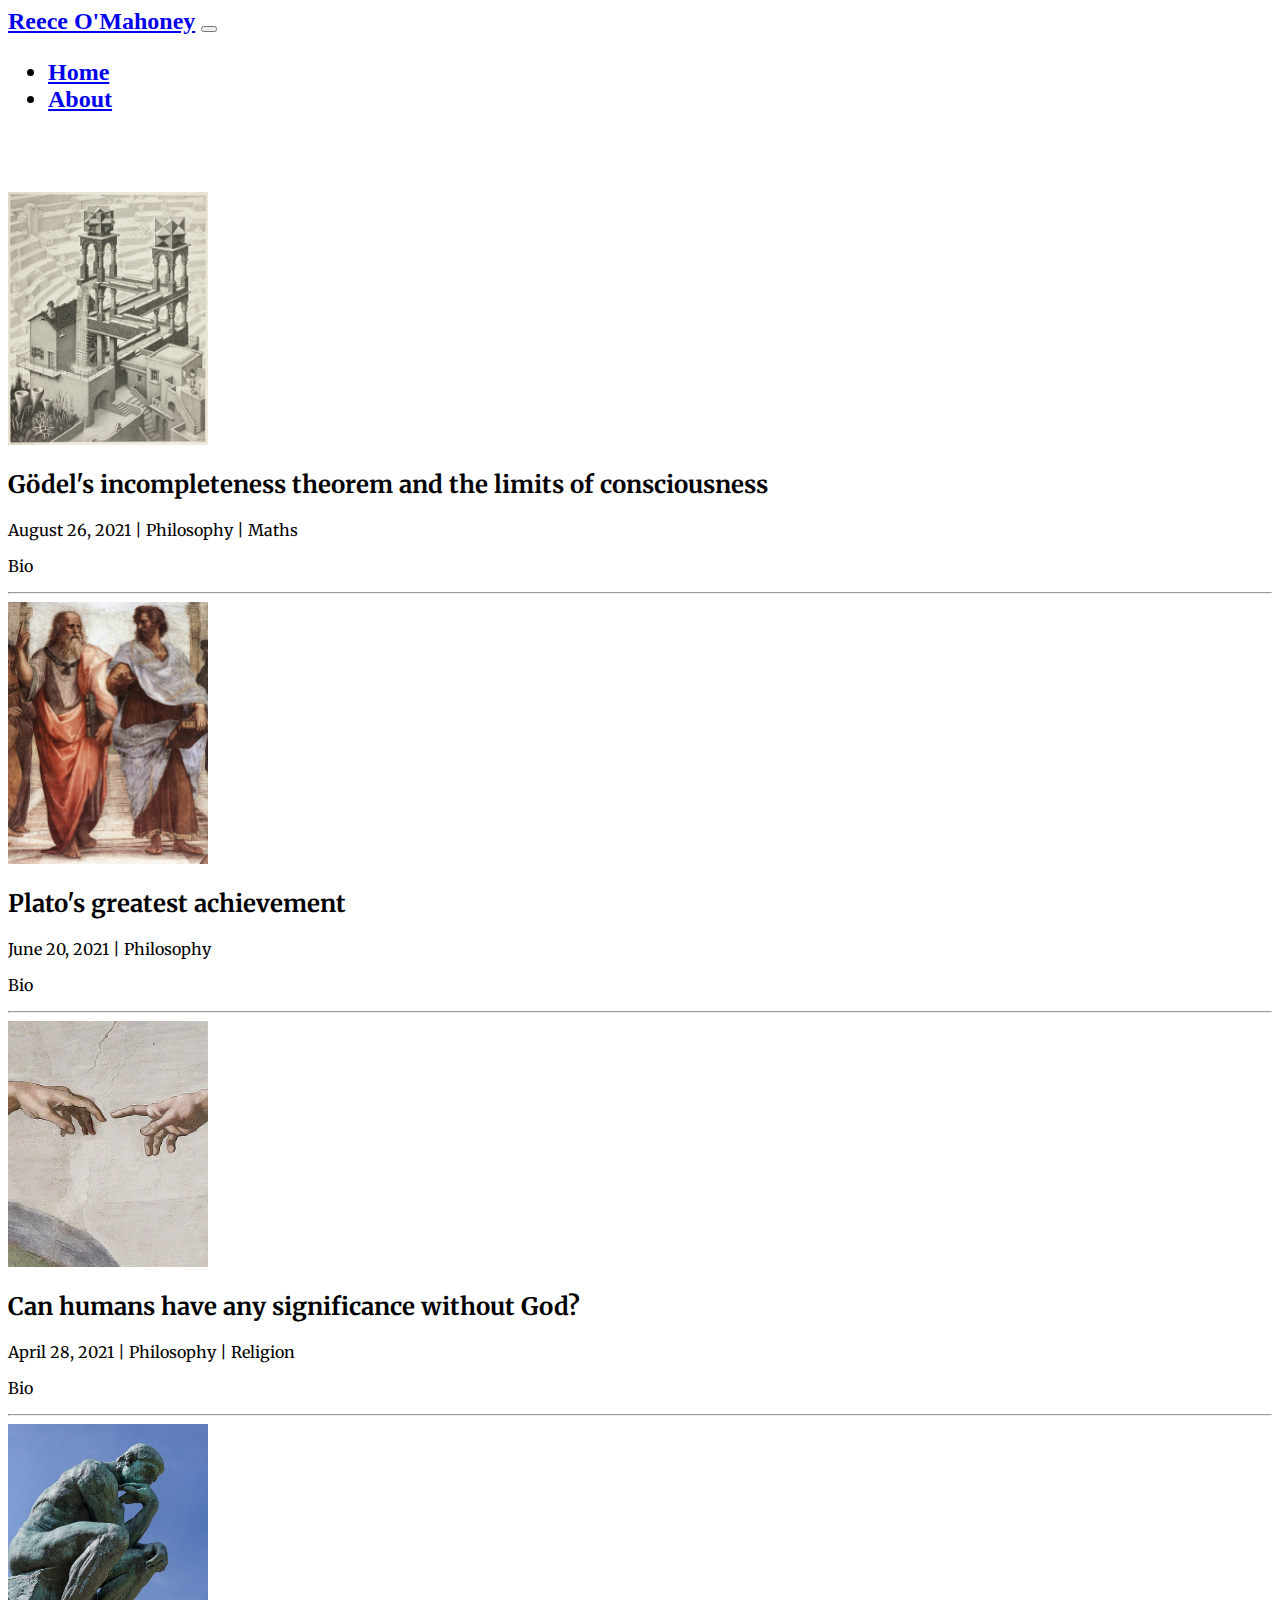
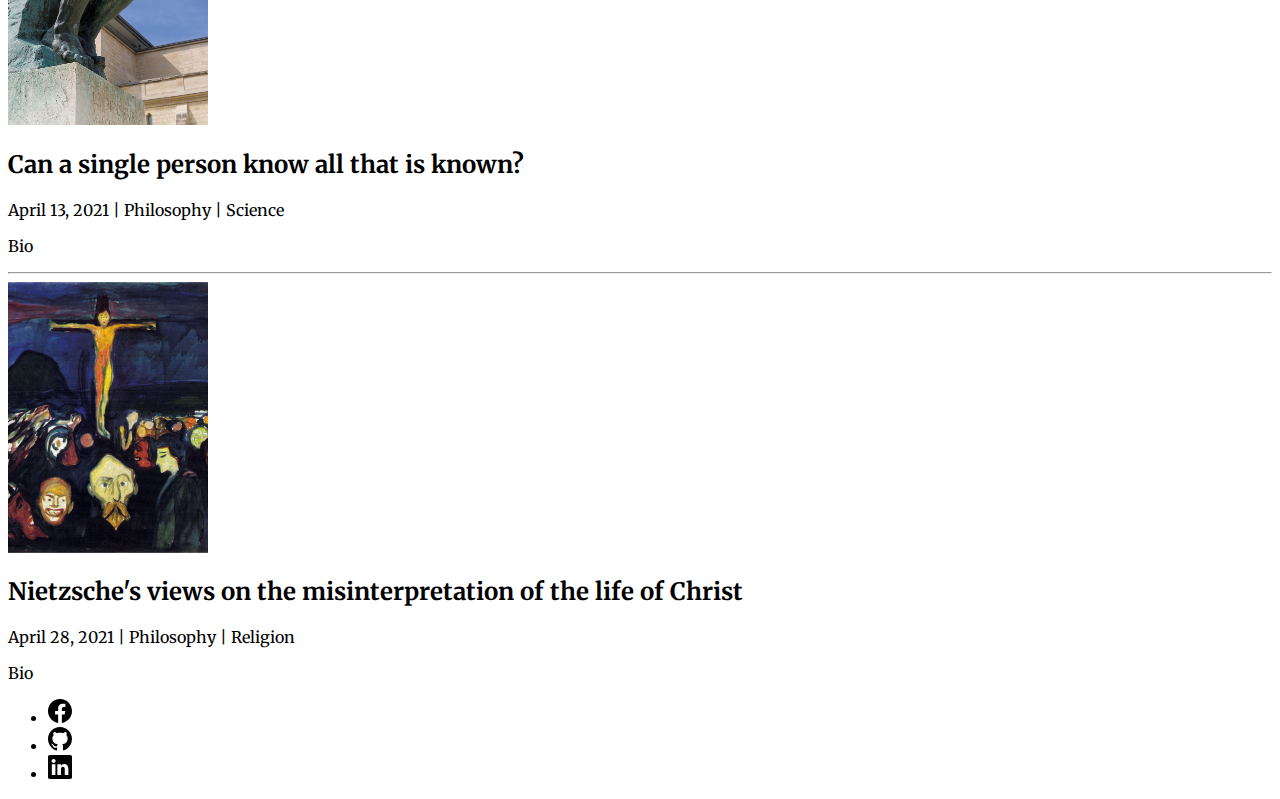
==== index.html @ 07647d1a "." ====
<!doctype html>
<html lang="en">
  <head>
    <meta charset="utf-8">
    <meta name="viewport" content="width=device-width, initial-scale=1">
    <title>Reece O'Mahoney</title>
    <link rel="icon" type="image/x-icon" href="assets/favicon.ico">
    <link href="https://cdn.jsdelivr.net/npm/bootstrap@5.2.1/dist/css/bootstrap.min.css" rel="stylesheet" integrity="sha384-iYQeCzEYFbKjA/T2uDLTpkwGzCiq6soy8tYaI1GyVh/UjpbCx/TYkiZhlZB6+fzT" crossorigin="anonymous">
    <link href="styles/styles.css" rel="stylesheet">
    <link rel="preconnect" href="https://fonts.googleapis.com">
    <link rel="preconnect" href="https://fonts.gstatic.com" crossorigin>
    <link href="https://fonts.googleapis.com/css2?family=Merriweather:wght@300;700&display=swap" rel="stylesheet">
  </head>
  <body>
    <!-- Navigation -->
    <nav class="navbar navbar-expand-md navbar-dark bg-dark" aria-label="Fourth navbar example">
        <div class="container">
          <a class="navbar-brand" href="index.html">Reece O'Mahoney</a>
          <button class="navbar-toggler" type="button" data-bs-toggle="collapse" data-bs-target="#navbarsExample04" aria-controls="navbarsExample04" aria-expanded="false" aria-label="Toggle navigation">
            <span class="navbar-toggler-icon"></span>
          </button>
    
          <div class="collapse navbar-collapse" id="navbarsExample04">
            <ul class="navbar-nav ms-auto mb-2 mb-md-0 navbar-right">
              <li class="nav-item">
                <a class="nav-link active" aria-current="page" href="index.html">Home</a>
              </li>
              <li class="nav-item">
                <a class="nav-link" href="pages/about.html">About</a>
              </li>
          </div>
        </div>
      </nav>
    <script src="https://cdn.jsdelivr.net/npm/bootstrap@5.2.1/dist/js/bootstrap.bundle.min.js" integrity="sha384-u1OknCvxWvY5kfmNBILK2hRnQC3Pr17a+RTT6rIHI7NnikvbZlHgTPOOmMi466C8" crossorigin="anonymous"></script>
    <!-- End of navigation -->


    <!-- Content -->
    <div class="container content">
        <!-- Godel -->
        <div class="row mb-3">
            <div class="col-md-2 themed-grid-col">
                <img class="cover-image" src="assets/images/godel-cover.jpeg">
            </div>
            <div class="col-md-10 themed-grid-col">
                <a class="post-title" href="pages/godel.html"><h2 class="blog-post-title mb-1">Gödel's incompleteness theorem and the limits of consciousness</h2></a>
                <p class="blog-post-meta">August 26, 2021 | Philosophy | Maths </p>

                <p>Bio</p>
            </div>
        </div>
        <hr>

        <!-- Plato -->
        <div class="row mb-3">
            <div class="col-md-2 themed-grid-col">
                <img class="cover-image" src="assets/images/plato-artistole.jpeg">
            </div>
            <div class="col-md-10 themed-grid-col">
                <a class="post-title" href="pages/plato.html"><h2 class="blog-post-title mb-1">Plato's greatest achievement</h2></a>
                <p class="blog-post-meta">June 20, 2021 | Philosophy </p>

                <p>Bio</p>
            </div>
        </div>
        <hr>

        <!-- Significance -->
        <div class="row mb-3">
            <div class="col-md-2 themed-grid-col">
                <img class="cover-image" src="assets/images/creation-of-adam-hands-cropped.jpeg">
            </div>
            <div class="col-md-10 themed-grid-col">
                <a class="post-title" href="pages/significance.html"><h2 class="blog-post-title mb-1">Can humans have any significance without God?</h2></a>
                <p class="blog-post-meta">April 28, 2021 | Philosophy | Religion </p>

                <p>Bio</p>
            </div>
        </div>
        <hr>

        <!-- Knowledge -->
        <div class="row mb-3">
            <div class="col-md-2 themed-grid-col">
                <img class="cover-image" src="assets/images/the-thinker.jpeg">
            </div>
            <div class="col-md-10 themed-grid-col">
                <a class="post-title" href="pages/significance.html"><h2 class="blog-post-title mb-1">Can a single person know all that is known?</h2></a>
                <p class="blog-post-meta">April 13, 2021 | Philosophy | Science </p>

                <p>Bio</p>
            </div>
        </div>
        <hr>

        <!-- Nietzsche -->
        <div class="row mb-3">
            <div class="col-md-2 themed-grid-col">
                <img class="cover-image" src="assets/images/frieze-of-life-cropped.jpeg">
            </div>
            <div class="col-md-10 themed-grid-col">
                <a class="post-title" href="pages/significance.html"><h2 class="blog-post-title mb-1">Nietzsche's views on the misinterpretation of the life of Christ</h2></a>
                <p class="blog-post-meta">April 28, 2021 | Philosophy | Religion </p>

                <p>Bio</p>
            </div>
        </div>
    </div>
    <!-- End of content -->
    

    <!-- Footer -->
    <svg style="display: none;">
        <symbol id="facebook" viewBox="0 0 16 16">
          <path d="M16 8.049c0-4.446-3.582-8.05-8-8.05C3.58 0-.002 3.603-.002 8.05c0 4.017 2.926 7.347 6.75 7.951v-5.625h-2.03V8.05H6.75V6.275c0-2.017 1.195-3.131 3.022-3.131.876 0 1.791.157 1.791.157v1.98h-1.009c-.993 0-1.303.621-1.303 1.258v1.51h2.218l-.354 2.326H9.25V16c3.824-.604 6.75-3.934 6.75-7.951z"/>
        </symbol>
        <symbol id="github" viewBox="0 0 16 16">
            <path d="M8 0C3.58 0 0 3.58 0 8c0 3.54 2.29 6.53 5.47 7.59.4.07.55-.17.55-.38 0-.19-.01-.82-.01-1.49-2.01.37-2.53-.49-2.69-.94-.09-.23-.48-.94-.82-1.13-.28-.15-.68-.52-.01-.53.63-.01 1.08.58 1.23.82.72 1.21 1.87.87 2.33.66.07-.52.28-.87.51-1.07-1.78-.2-3.64-.89-3.64-3.95 0-.87.31-1.59.82-2.15-.08-.2-.36-1.02.08-2.12 0 0 .67-.21 2.2.82.64-.18 1.32-.27 2-.27.68 0 1.36.09 2 .27 1.53-1.04 2.2-.82 2.2-.82.44 1.1.16 1.92.08 2.12.51.56.82 1.27.82 2.15 0 3.07-1.87 3.75-3.65 3.95.29.25.54.73.54 1.48 0 1.07-.01 1.93-.01 2.2 0 .21.15.46.55.38A8.012 8.012 0 0 0 16 8c0-4.42-3.58-8-8-8z"/>
        </symbol>
        <symbol id="linkedin" viewBox="0 0 16 16">
            <path d="M0 1.146C0 .513.526 0 1.175 0h13.65C15.474 0 16 .513 16 1.146v13.708c0 .633-.526 1.146-1.175 1.146H1.175C.526 16 0 15.487 0 14.854V1.146zm4.943 12.248V6.169H2.542v7.225h2.401zm-1.2-8.212c.837 0 1.358-.554 1.358-1.248-.015-.709-.52-1.248-1.342-1.248-.822 0-1.359.54-1.359 1.248 0 .694.521 1.248 1.327 1.248h.016zm4.908 8.212V9.359c0-.216.016-.432.08-.586.173-.431.568-.878 1.232-.878.869 0 1.216.662 1.216 1.634v3.865h2.401V9.25c0-2.22-1.184-3.252-2.764-3.252-1.274 0-1.845.7-2.165 1.193v.025h-.016a5.54 5.54 0 0 1 .016-.025V6.169h-2.4c.03.678 0 7.225 0 7.225h2.4z"/>
        </symbol>
      </svg>

    <div class="container footer">
        <footer class="d-flex flex-wrap justify-content-center align-items-center py-3 my-4 border-top">
          <ul class="nav col-md-4 justify-content-center list-unstyled d-flex">
            <li class="ms-3"><a class="text-muted" href="#"><svg class="bi" width="24" height="24"><use xlink:href="#facebook"/></svg></a></li>
            <li class="ms-3"><a class="text-muted" href="#"><svg class="bi" width="24" height="24"><use xlink:href="#github"/></svg></a></li>
            <li class="ms-3"><a class="text-muted" href="#"><svg class="bi" width="24" height="24"><use xlink:href="#linkedin"/></svg></a></li>
          </ul>
        </footer>
      </div>
      <!-- End of footer -->


  </body>
</html>
---- styles/styles.css ----
/* Navigation */

.navbar {
    padding-bottom: 15px;
    margin-bottom: 40px;
    font-weight: bold;
    font-size: 24px;
}

.navbar-brand {
    font-size: 24px;
}

/* Content */

.content, .footer {
    font-family: 'Merriweather', serif;
}

.cover-image {
    width: 200px;
    height: auto;
}

.post-title {
    color: inherit;
    text-decoration: inherit;
}

.post-title:hover {
    color: gray;
}

.subheading-line {
    width: 40%;
    margin: auto;
    margin-bottom: 15px;
}
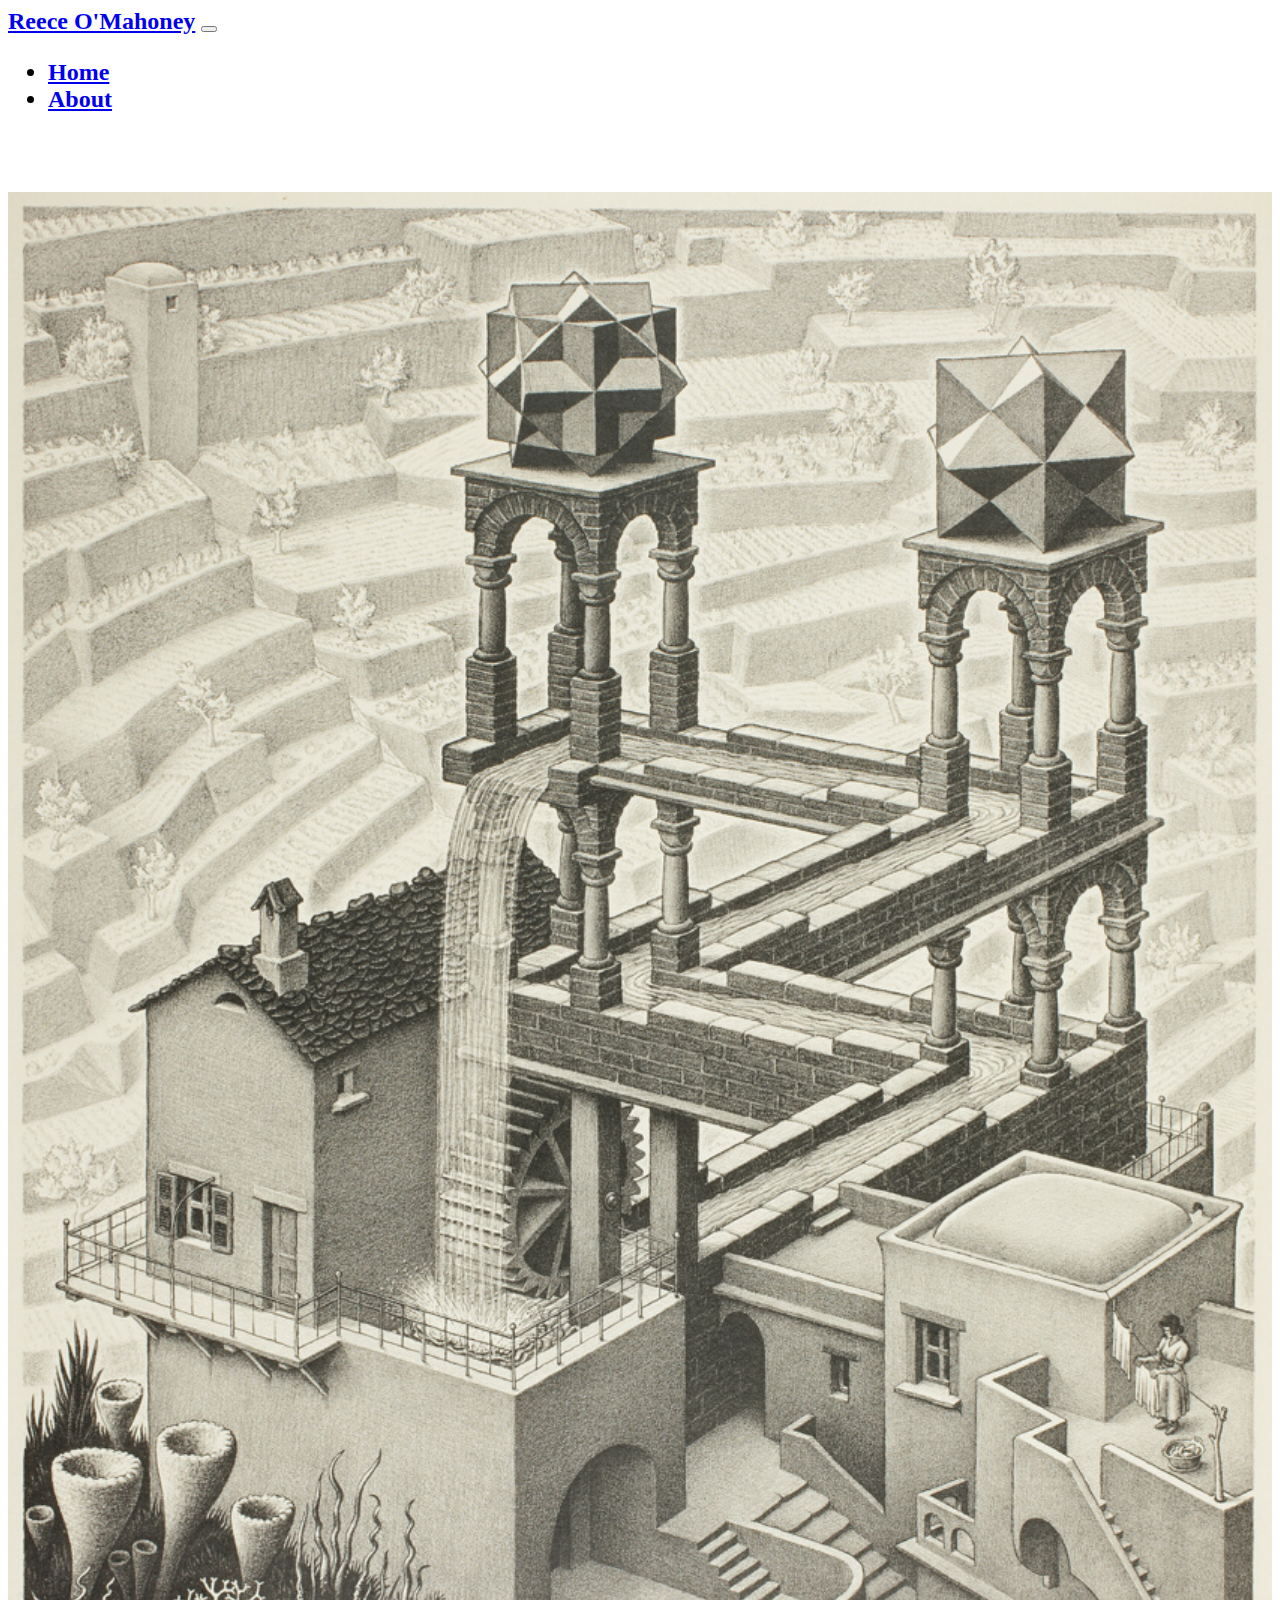
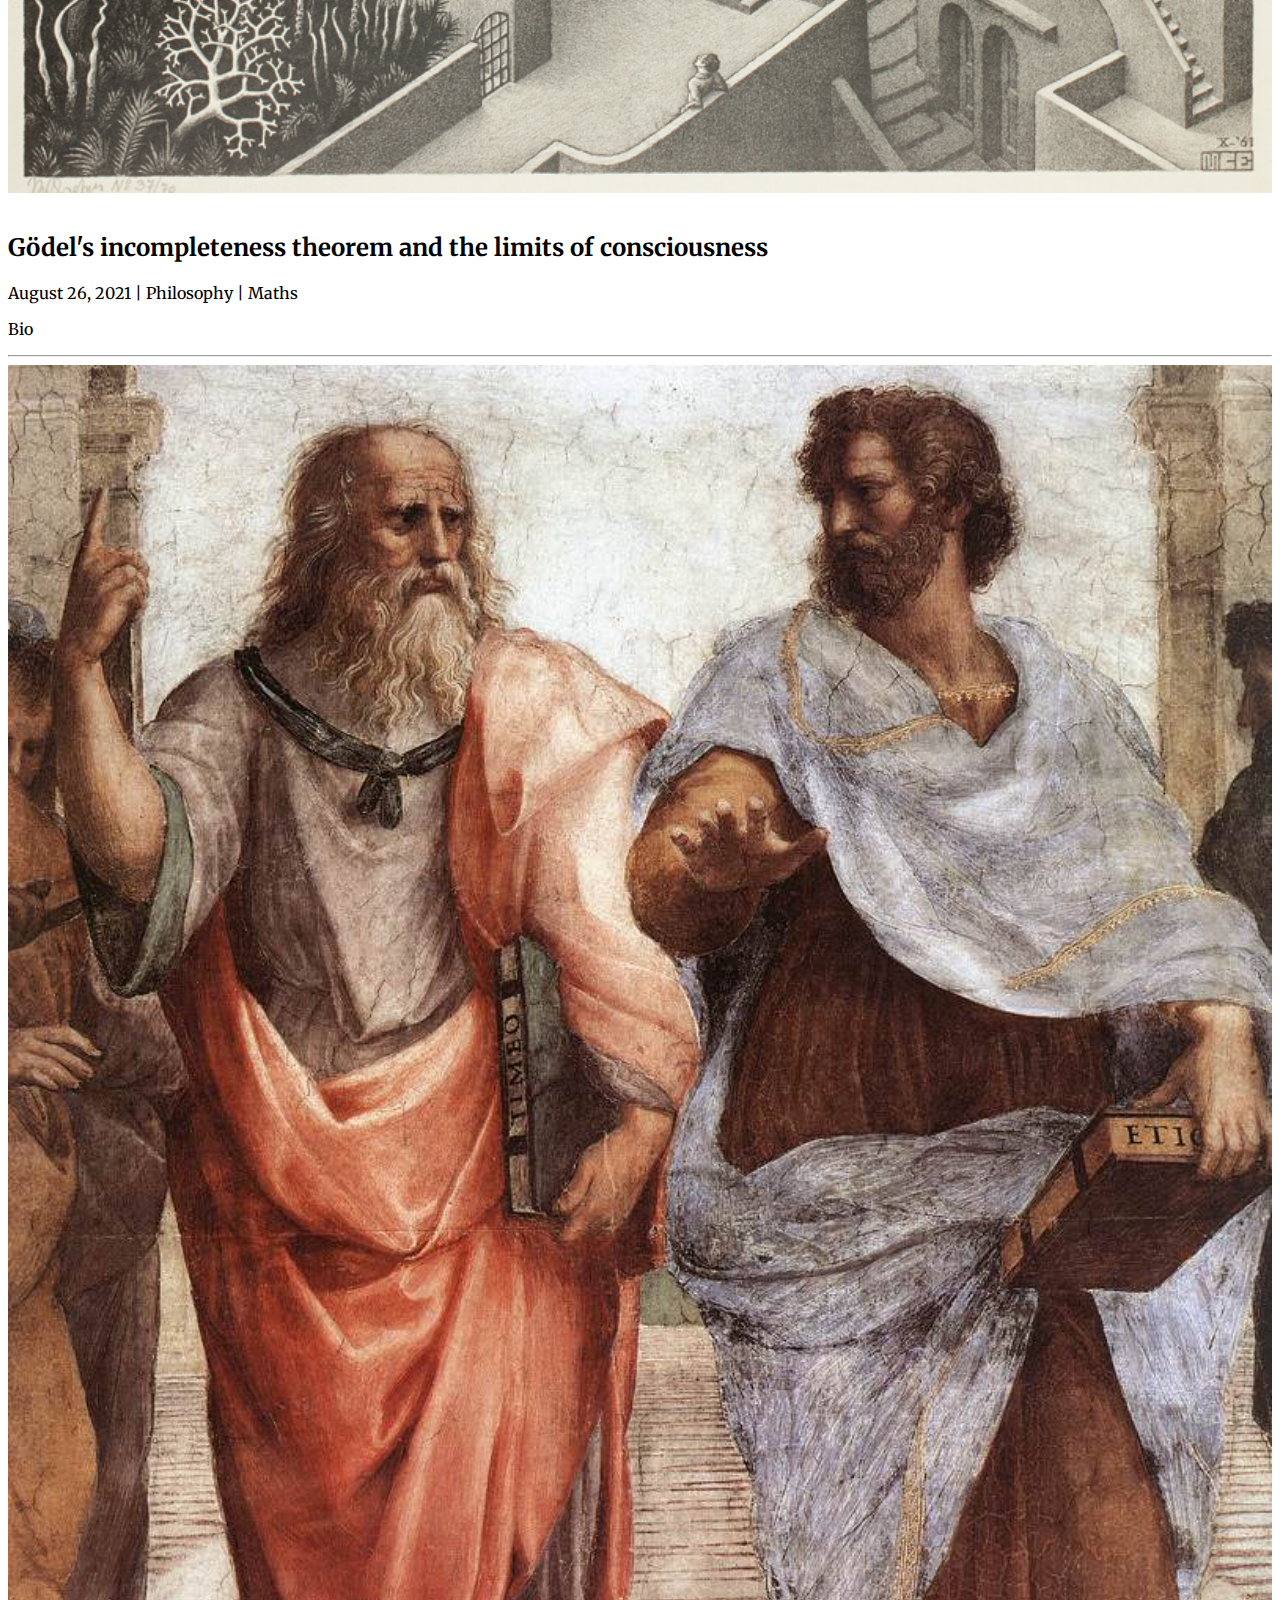
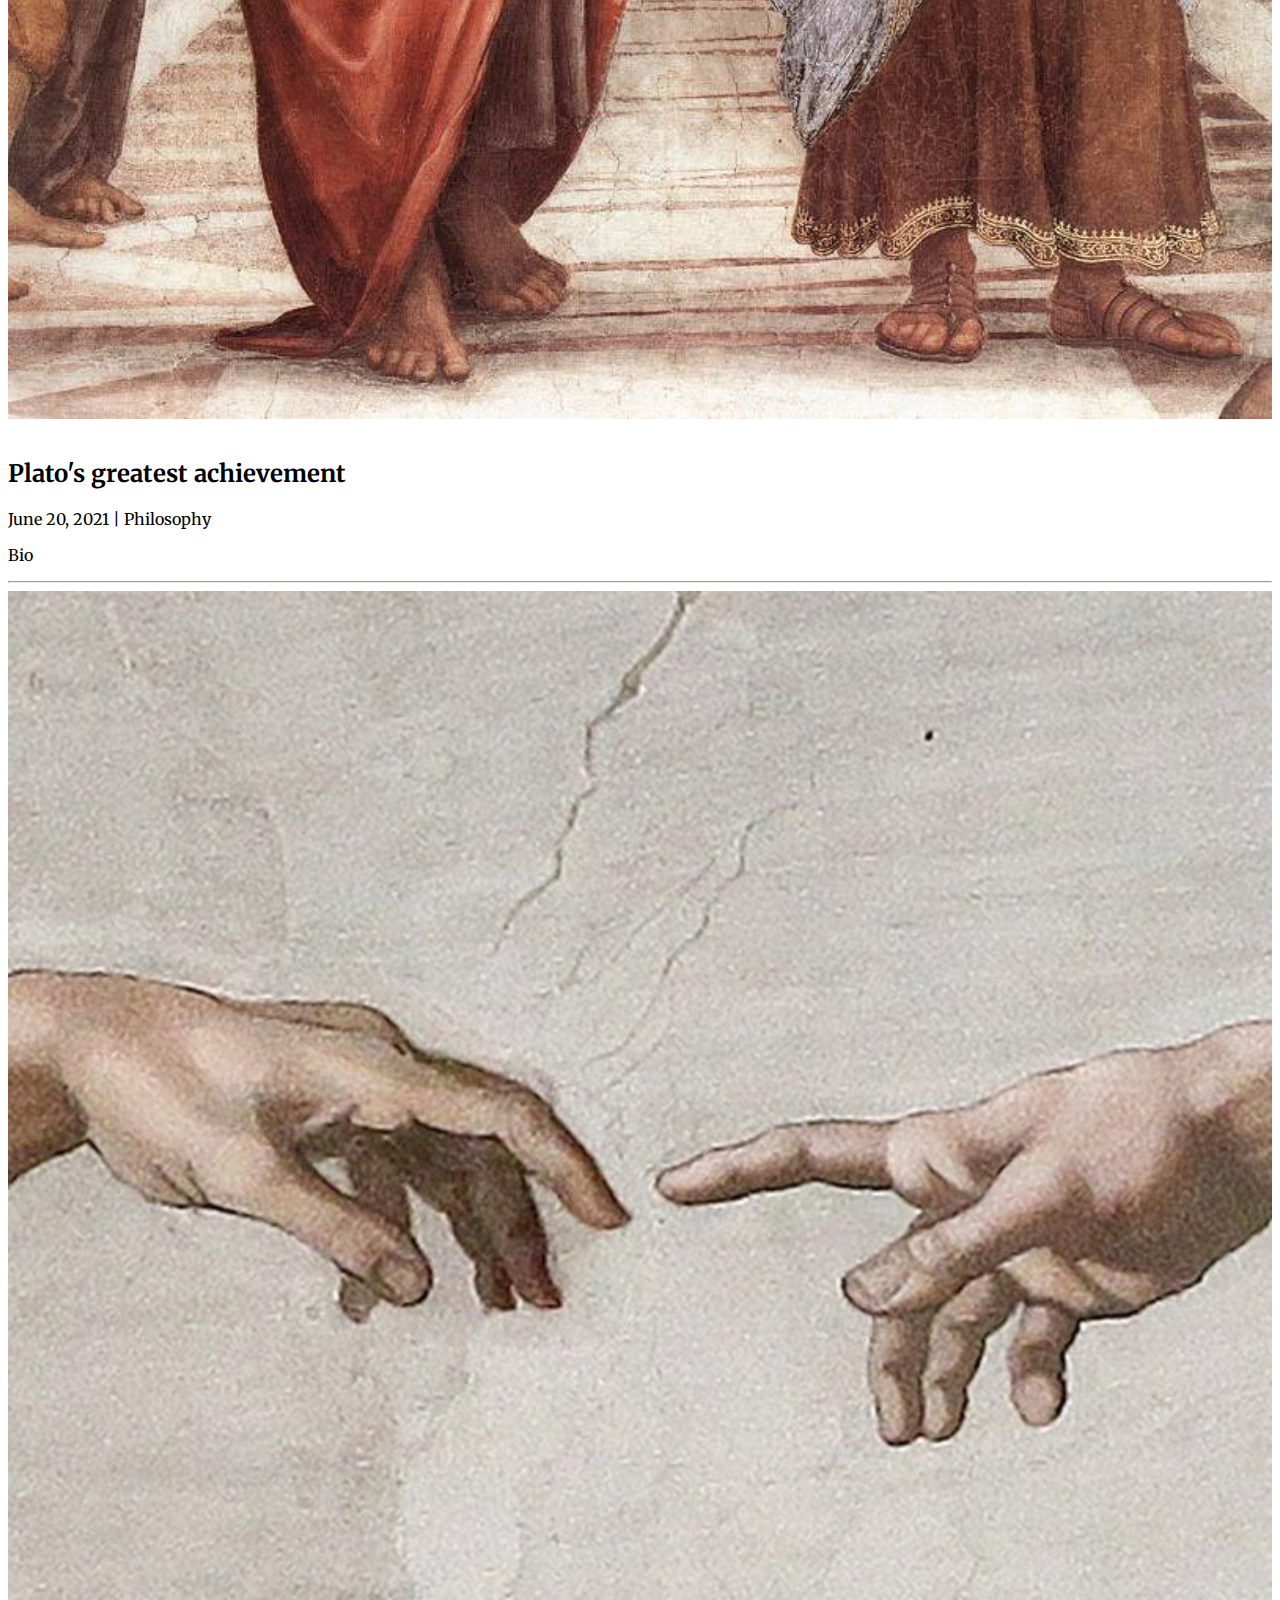
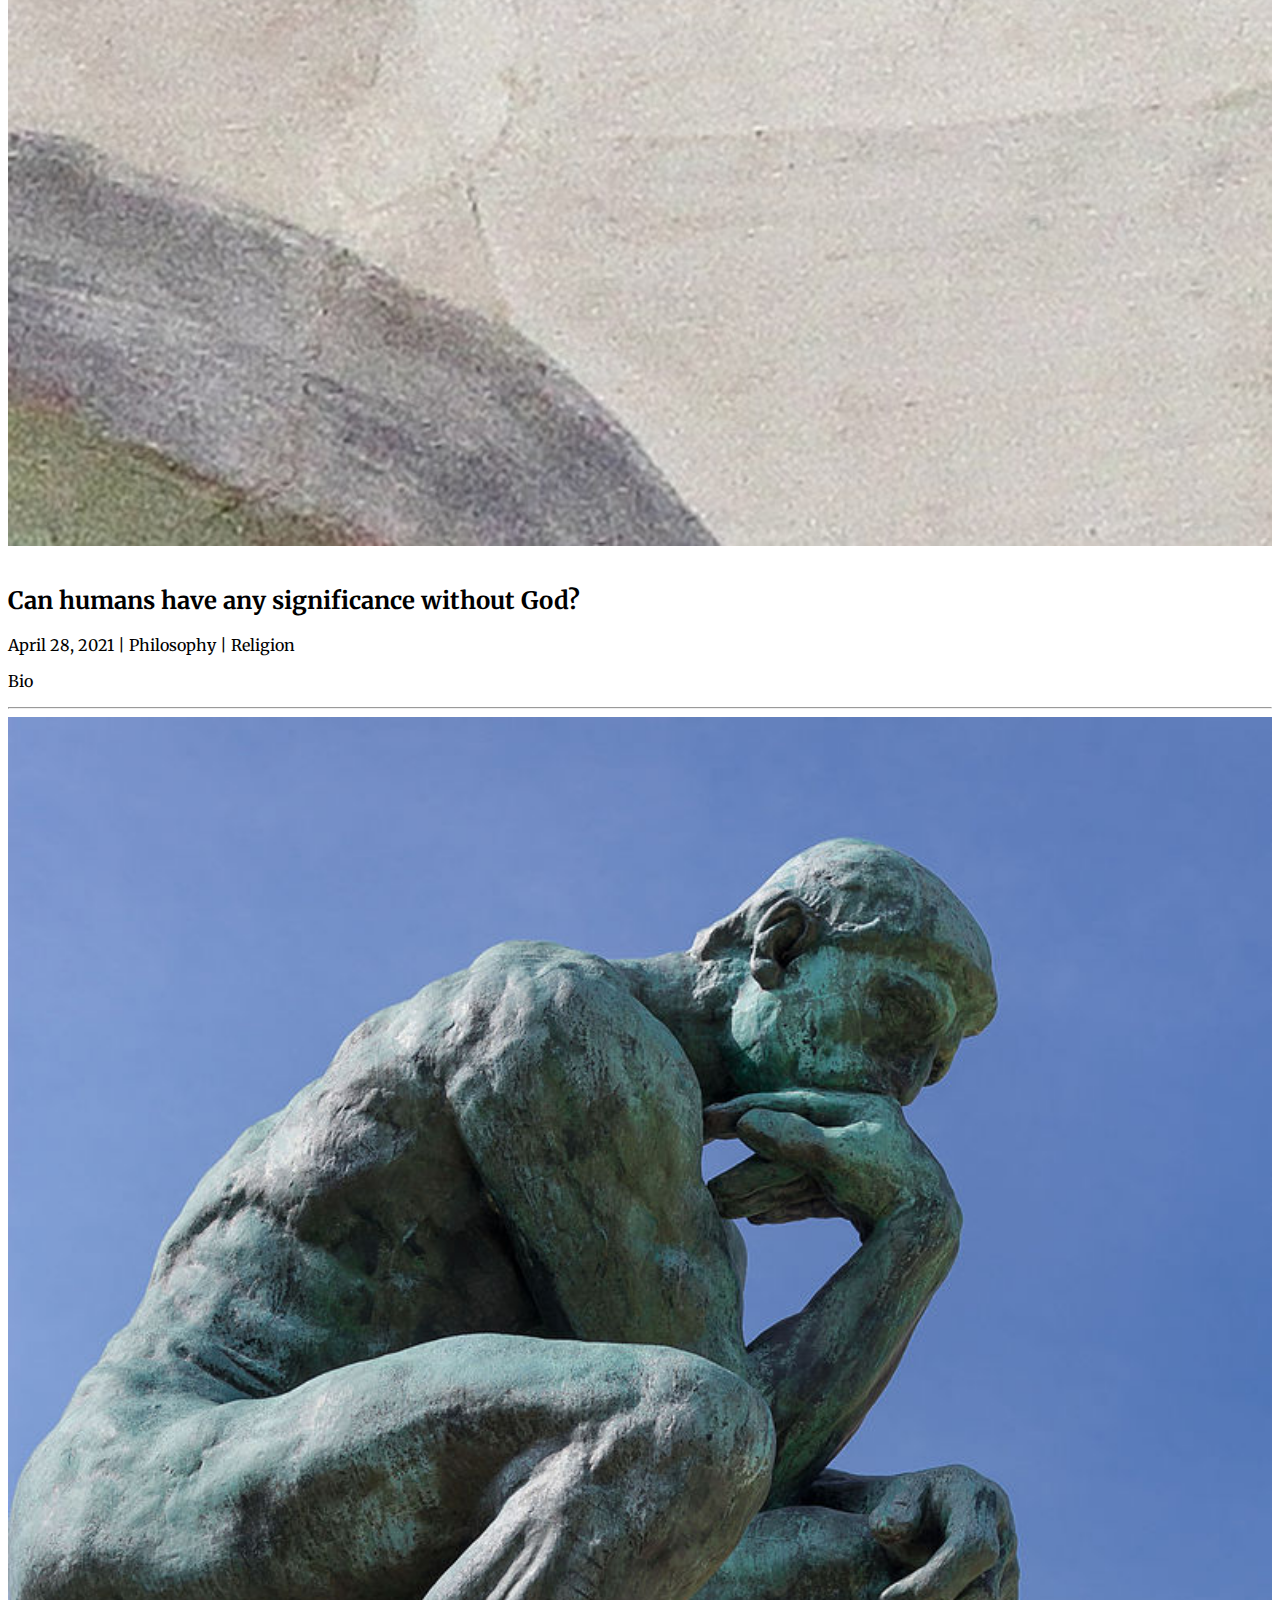
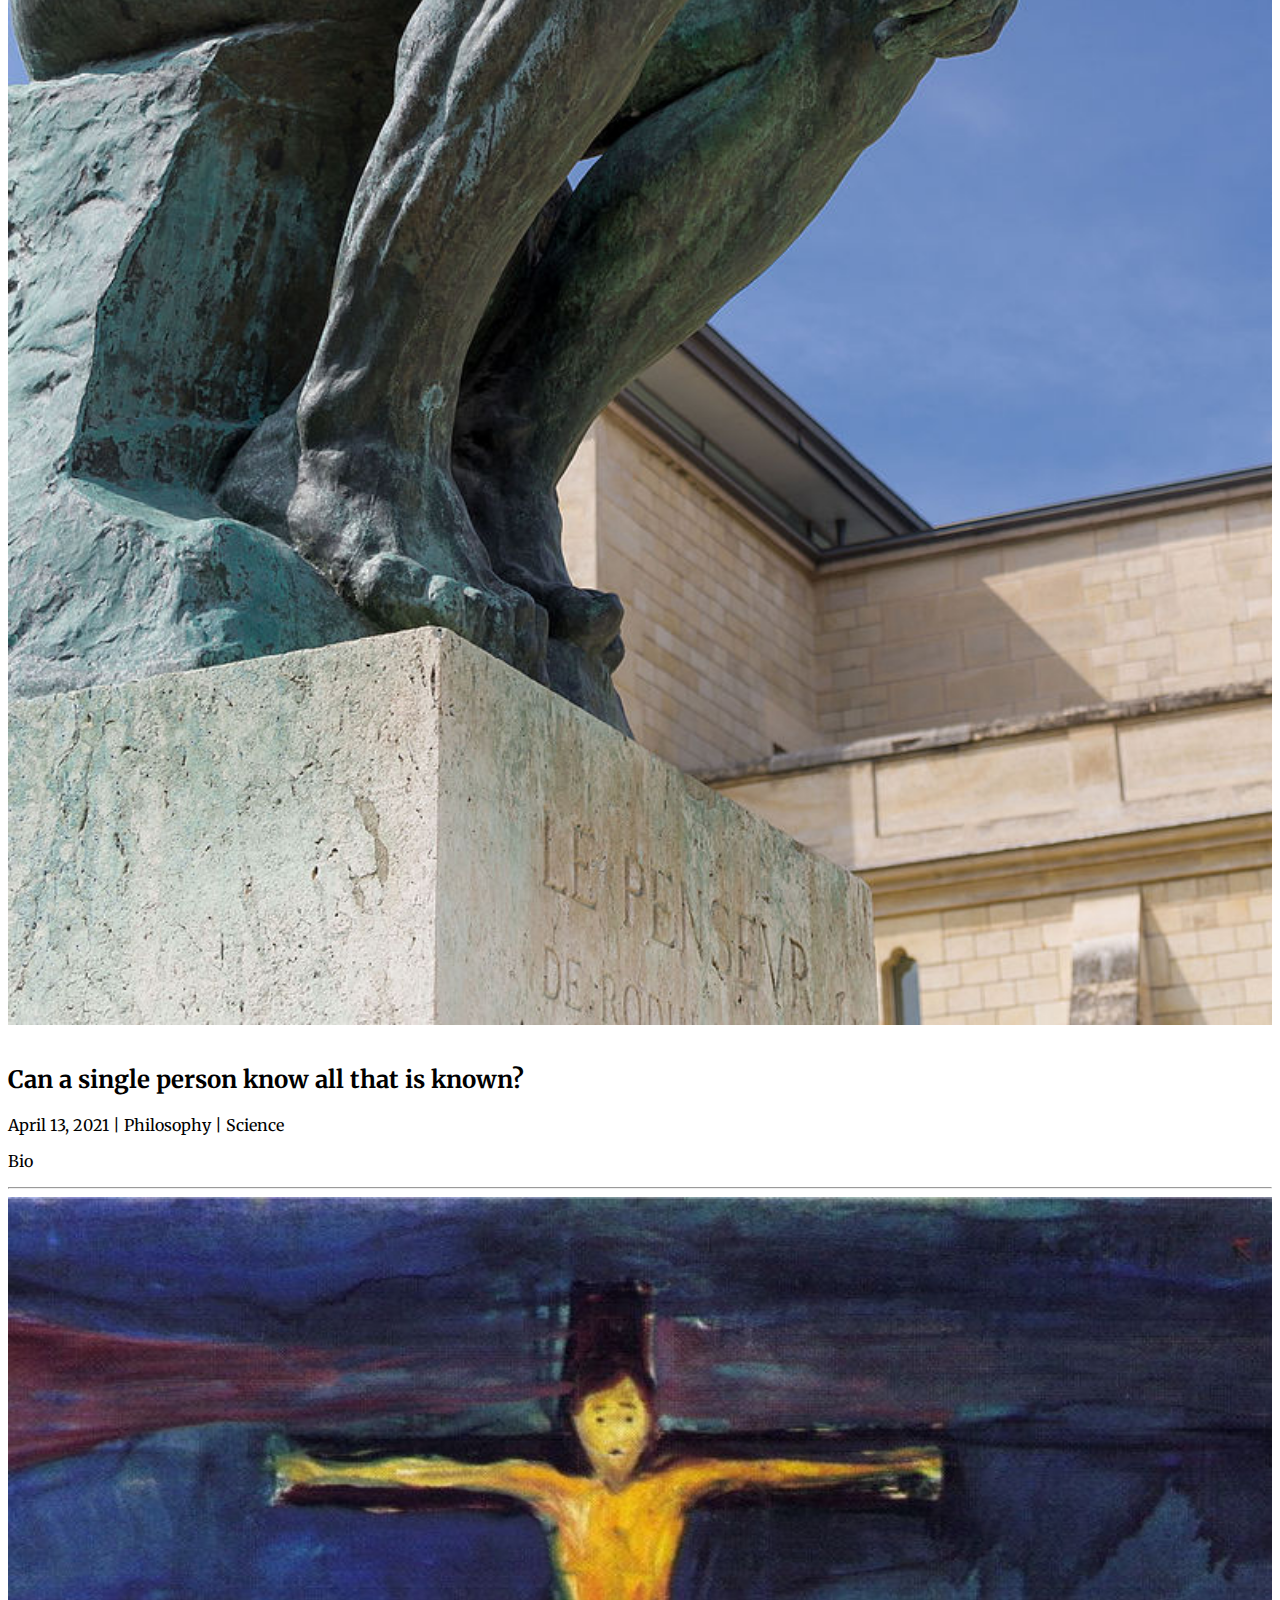
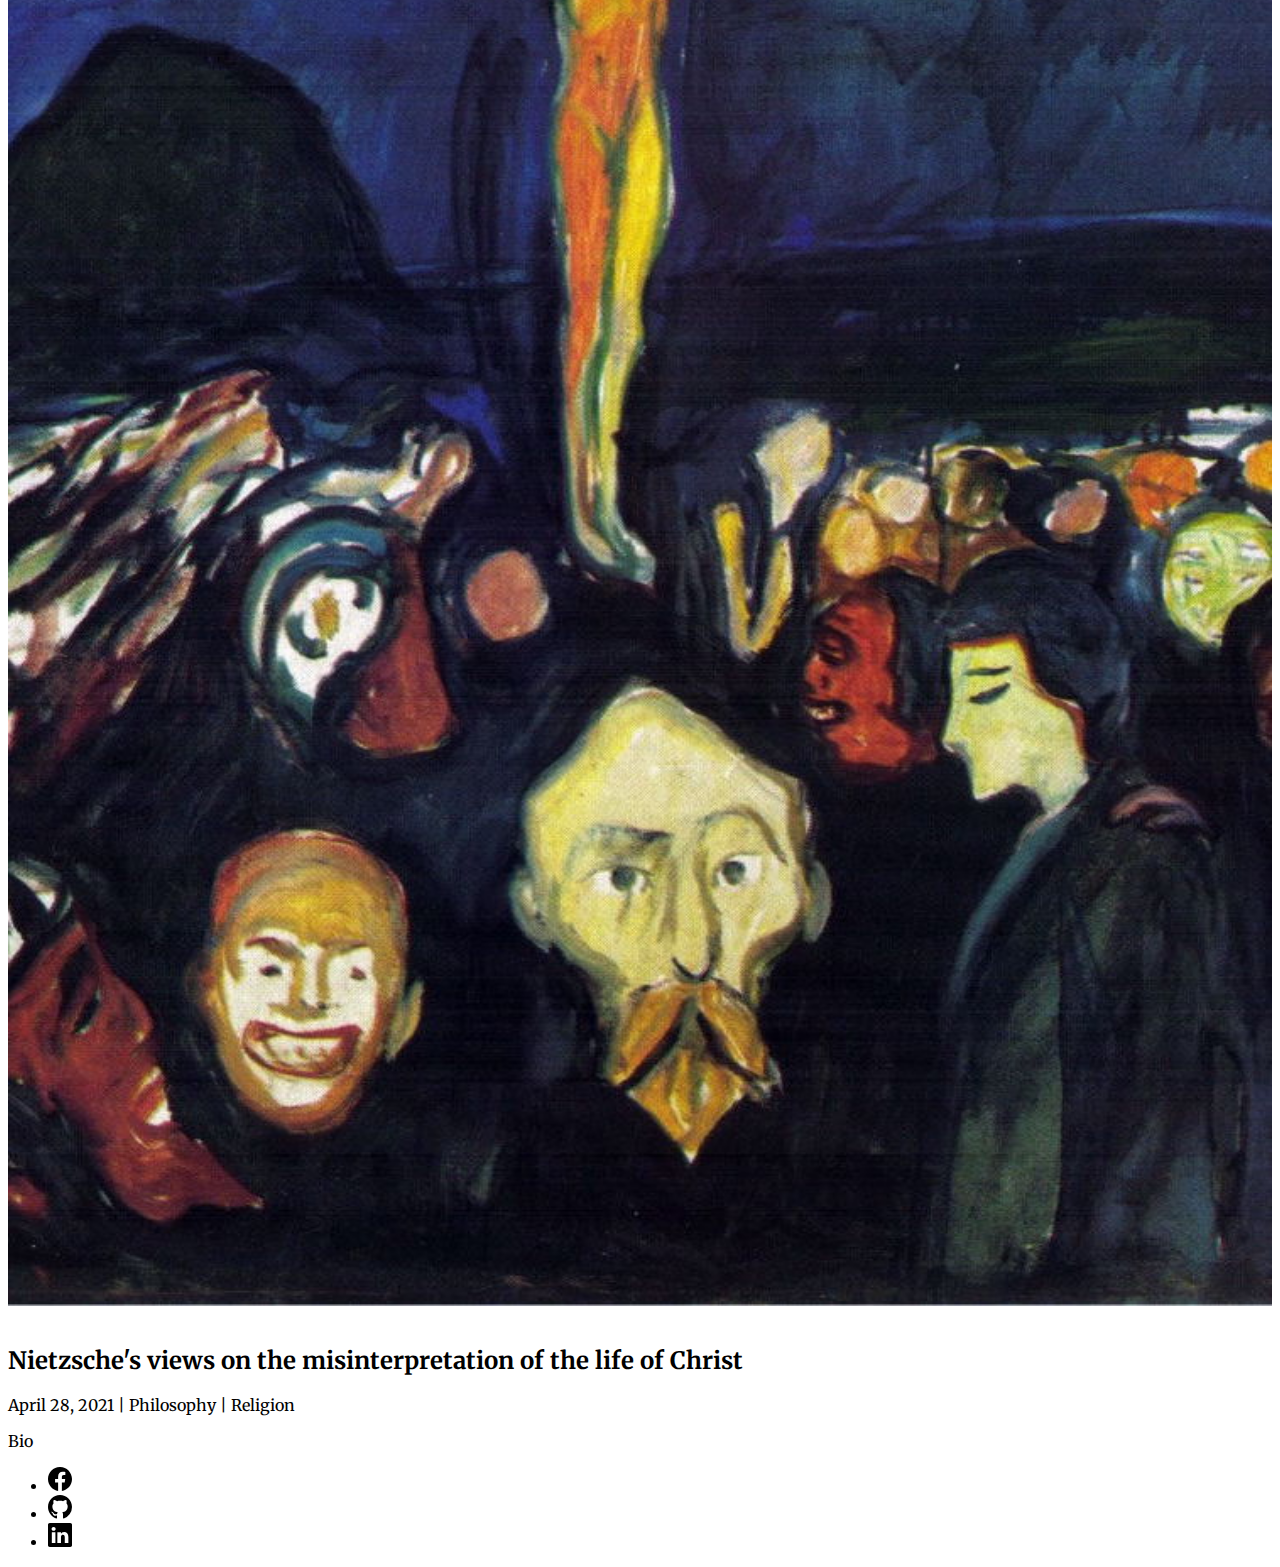
==== commit 06db2cd5: "." ====
--- a/index.html
+++ b/index.html
@@ -85,7 +85,7 @@
                 <img class="cover-image" src="assets/images/the-thinker.jpeg">
             </div>
             <div class="col-md-10 themed-grid-col">
-                <a class="post-title" href="pages/significance.html"><h2 class="blog-post-title mb-1">Can a single person know all that is known?</h2></a>
+                <a class="post-title" href="pages/knowledge.html"><h2 class="blog-post-title mb-1">Can a single person know all that is known?</h2></a>
                 <p class="blog-post-meta">April 13, 2021 | Philosophy | Science </p>
 
                 <p>Bio</p>
@@ -99,7 +99,7 @@
                 <img class="cover-image" src="assets/images/frieze-of-life-cropped.jpeg">
             </div>
             <div class="col-md-10 themed-grid-col">
-                <a class="post-title" href="pages/significance.html"><h2 class="blog-post-title mb-1">Nietzsche's views on the misinterpretation of the life of Christ</h2></a>
+                <a class="post-title" href="pages/nietzsche.html"><h2 class="blog-post-title mb-1">Nietzsche's views on the misinterpretation of the life of Christ</h2></a>
                 <p class="blog-post-meta">April 28, 2021 | Philosophy | Religion </p>
 
                 <p>Bio</p>
@@ -123,14 +123,26 @@
       </svg>
 
     <div class="container footer">
-        <footer class="d-flex flex-wrap justify-content-center align-items-center py-3 my-4 border-top">
-          <ul class="nav col-md-4 justify-content-center list-unstyled d-flex">
-            <li class="ms-3"><a class="text-muted" href="#"><svg class="bi" width="24" height="24"><use xlink:href="#facebook"/></svg></a></li>
-            <li class="ms-3"><a class="text-muted" href="#"><svg class="bi" width="24" height="24"><use xlink:href="#github"/></svg></a></li>
-            <li class="ms-3"><a class="text-muted" href="#"><svg class="bi" width="24" height="24"><use xlink:href="#linkedin"/></svg></a></li>
-          </ul>
-        </footer>
-      </div>
+      <footer class="d-flex flex-wrap justify-content-center align-items-center py-3 my-4 border-top">
+        <ul class="nav col-md-4 justify-content-center list-unstyled d-flex">
+          <li class="ms-3">
+            <a class="text-muted" href="https://www.facebook.com/reece.omahoney" target="_blank">
+              <svg class="bi" width="24" height="24"><use xlink:href="#facebook"/></svg>
+            </a>
+          </li>
+          <li class="ms-3">
+            <a class="text-muted" href="https://github.com/reeceomahoney" target="_blank">
+              <svg class="bi" width="24" height="24"><use xlink:href="#github"/></svg>
+            </a>
+          </li>
+          <li class="ms-3">
+            <a class="text-muted" href="https://www.linkedin.com/in/reece-o-ab039513a/" target="_blank">
+              <svg class="bi" width="24" height="24"><use xlink:href="#linkedin"/></svg>
+            </a>
+          </li>
+        </ul>
+      </footer>
+    </div>
       <!-- End of footer -->
 
 
--- a/styles/styles.css
+++ b/styles/styles.css
@@ -11,15 +11,16 @@
     font-size: 24px;
 }
 
-/* Content */
+/* Home */
 
 .content, .footer {
     font-family: 'Merriweather', serif;
 }
 
 .cover-image {
-    width: 200px;
+    width: 100%;
     height: auto;
+    margin-bottom: 15px;
 }
 
 .post-title {
@@ -35,4 +36,15 @@
     width: 40%;
     margin: auto;
     margin-bottom: 15px;
+}
+
+/* Posts */
+
+.blog-image {
+    display: block;
+    margin: auto;
+    width: 50%;
+    height: auto;
+    margin-top: 30px;
+    margin-bottom: 30px;
 }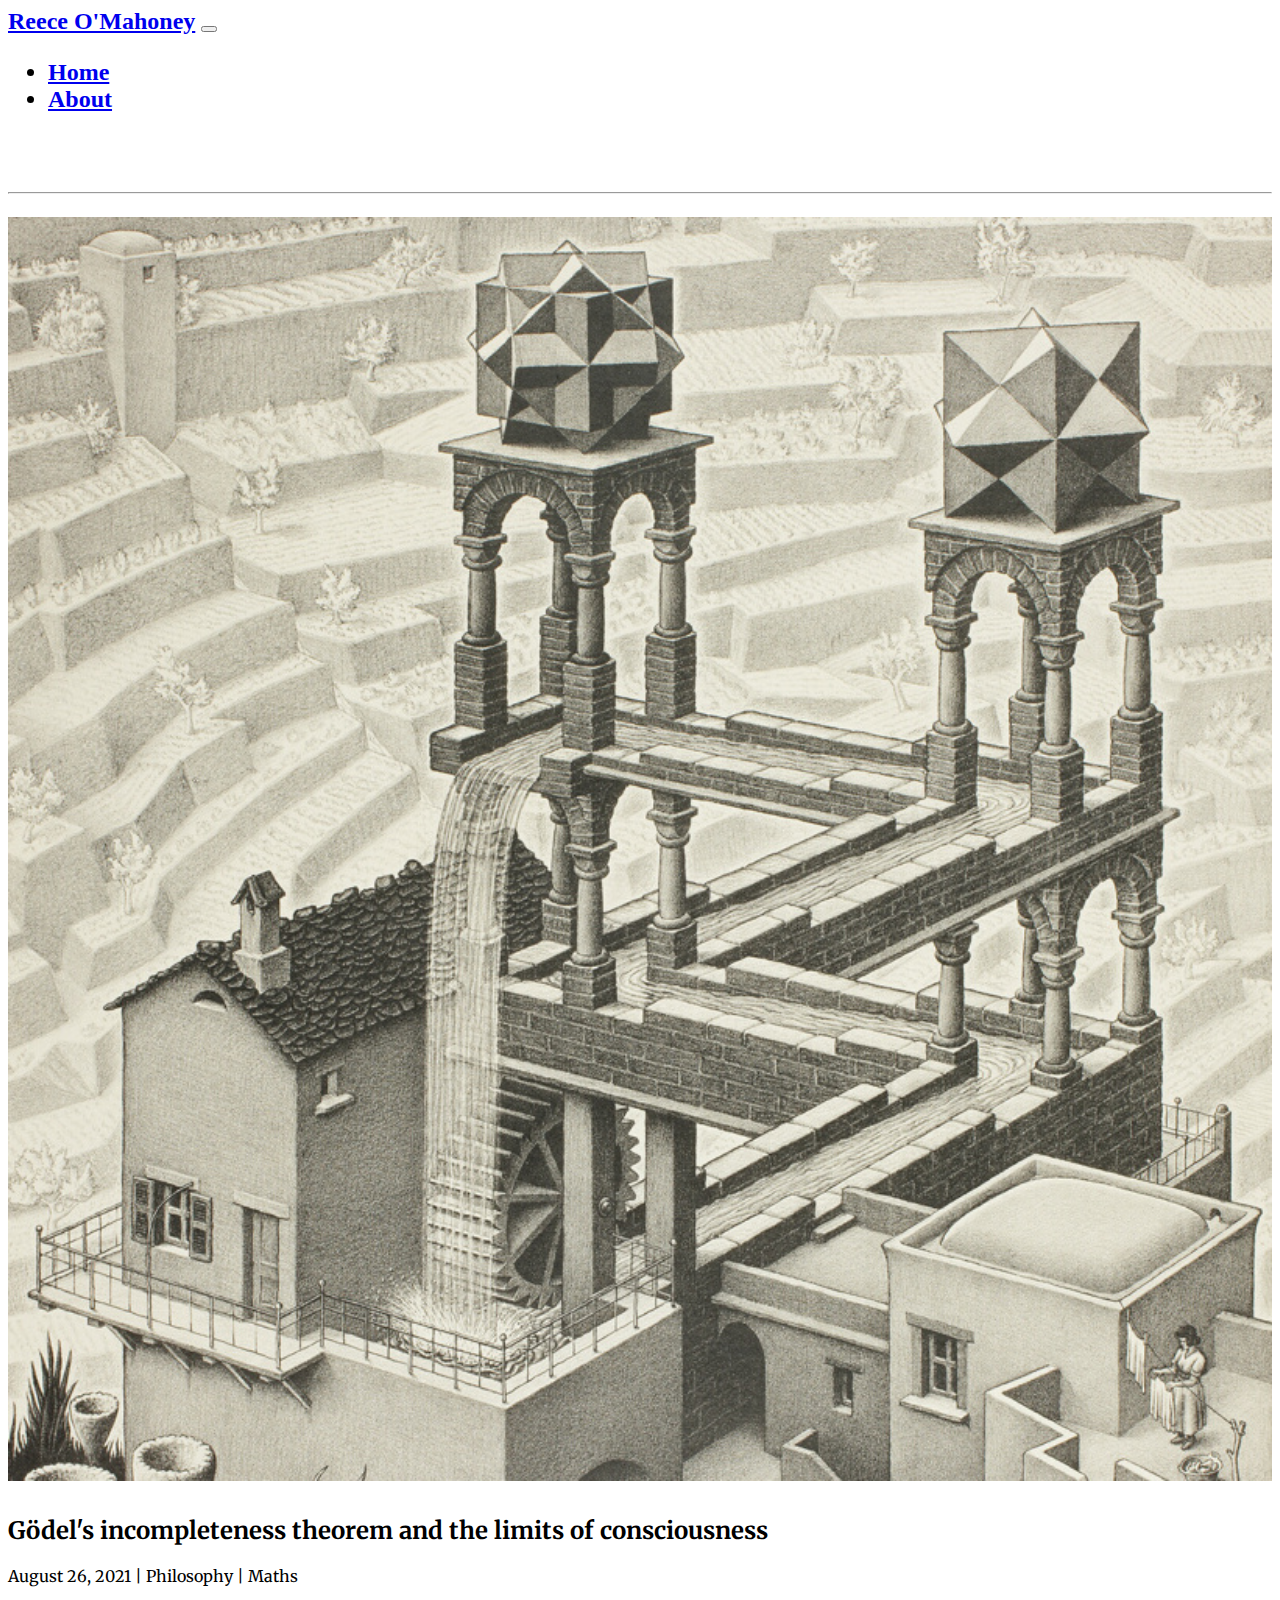
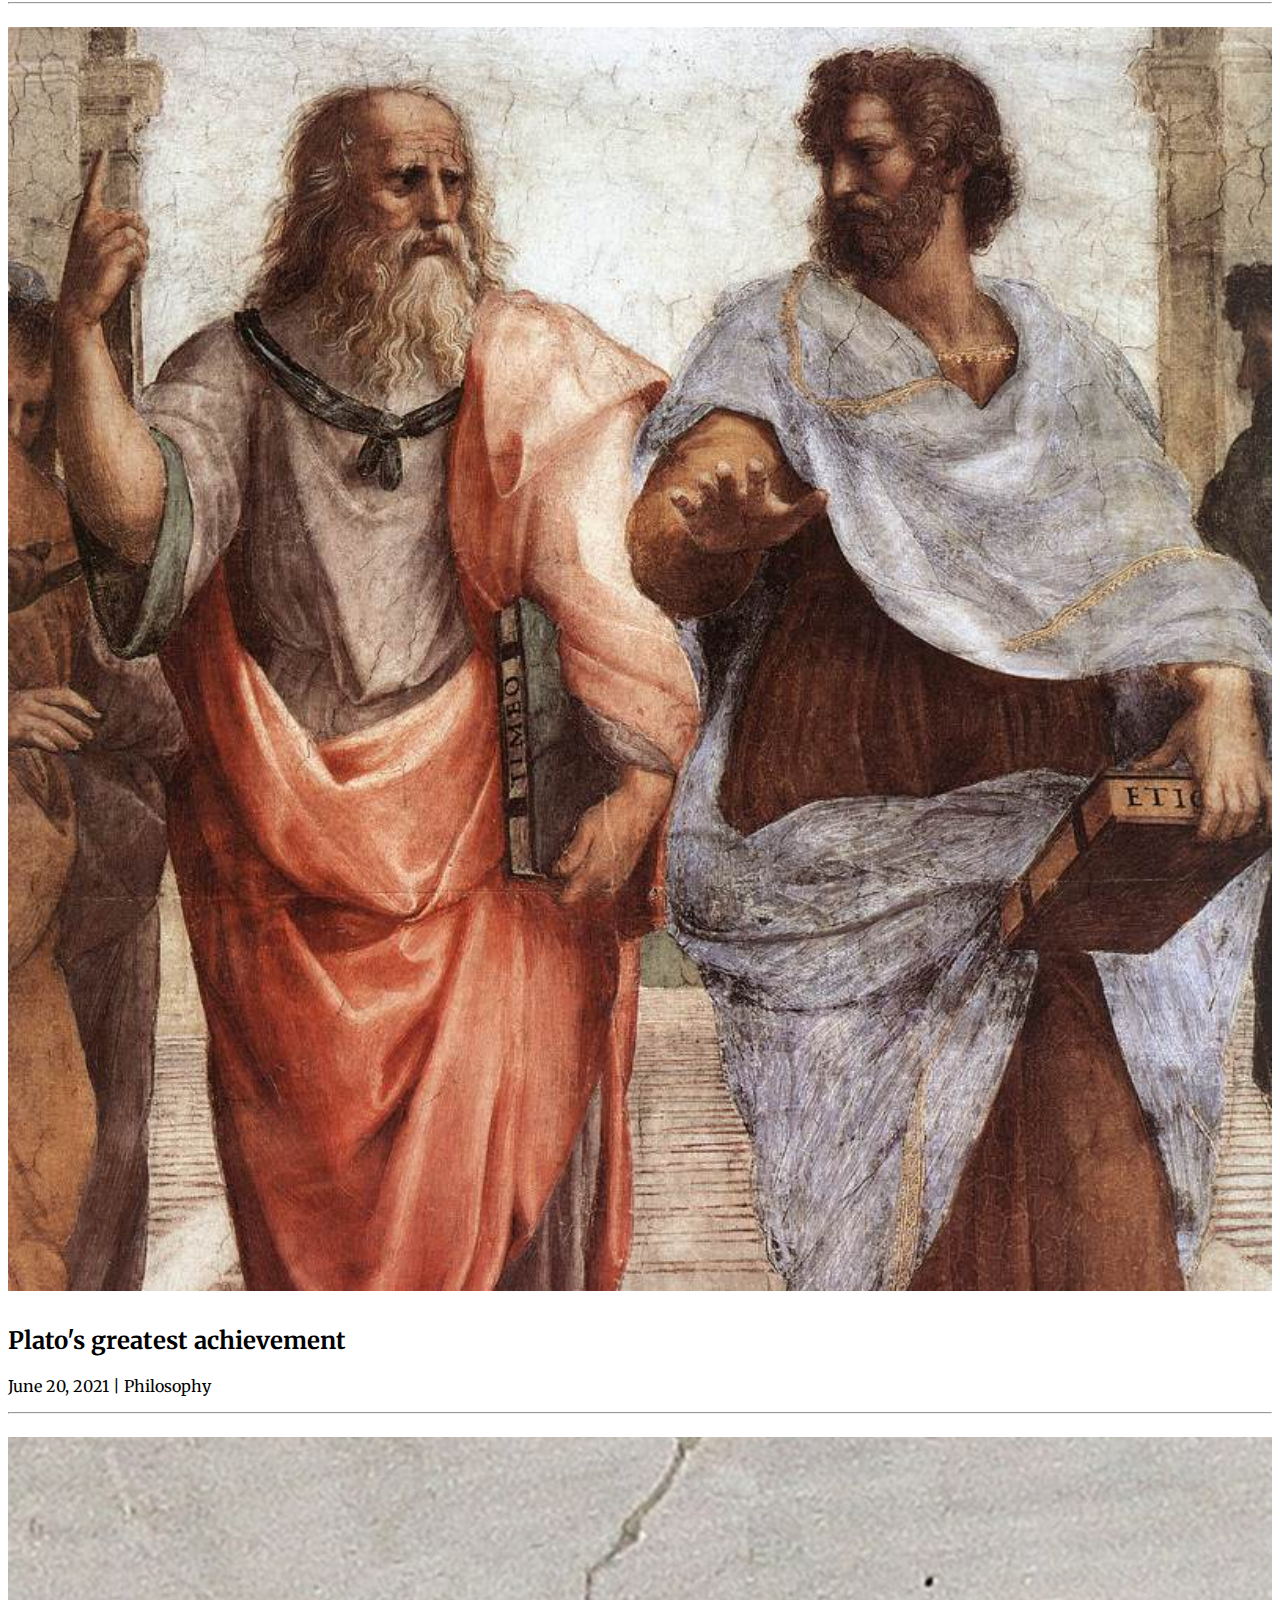
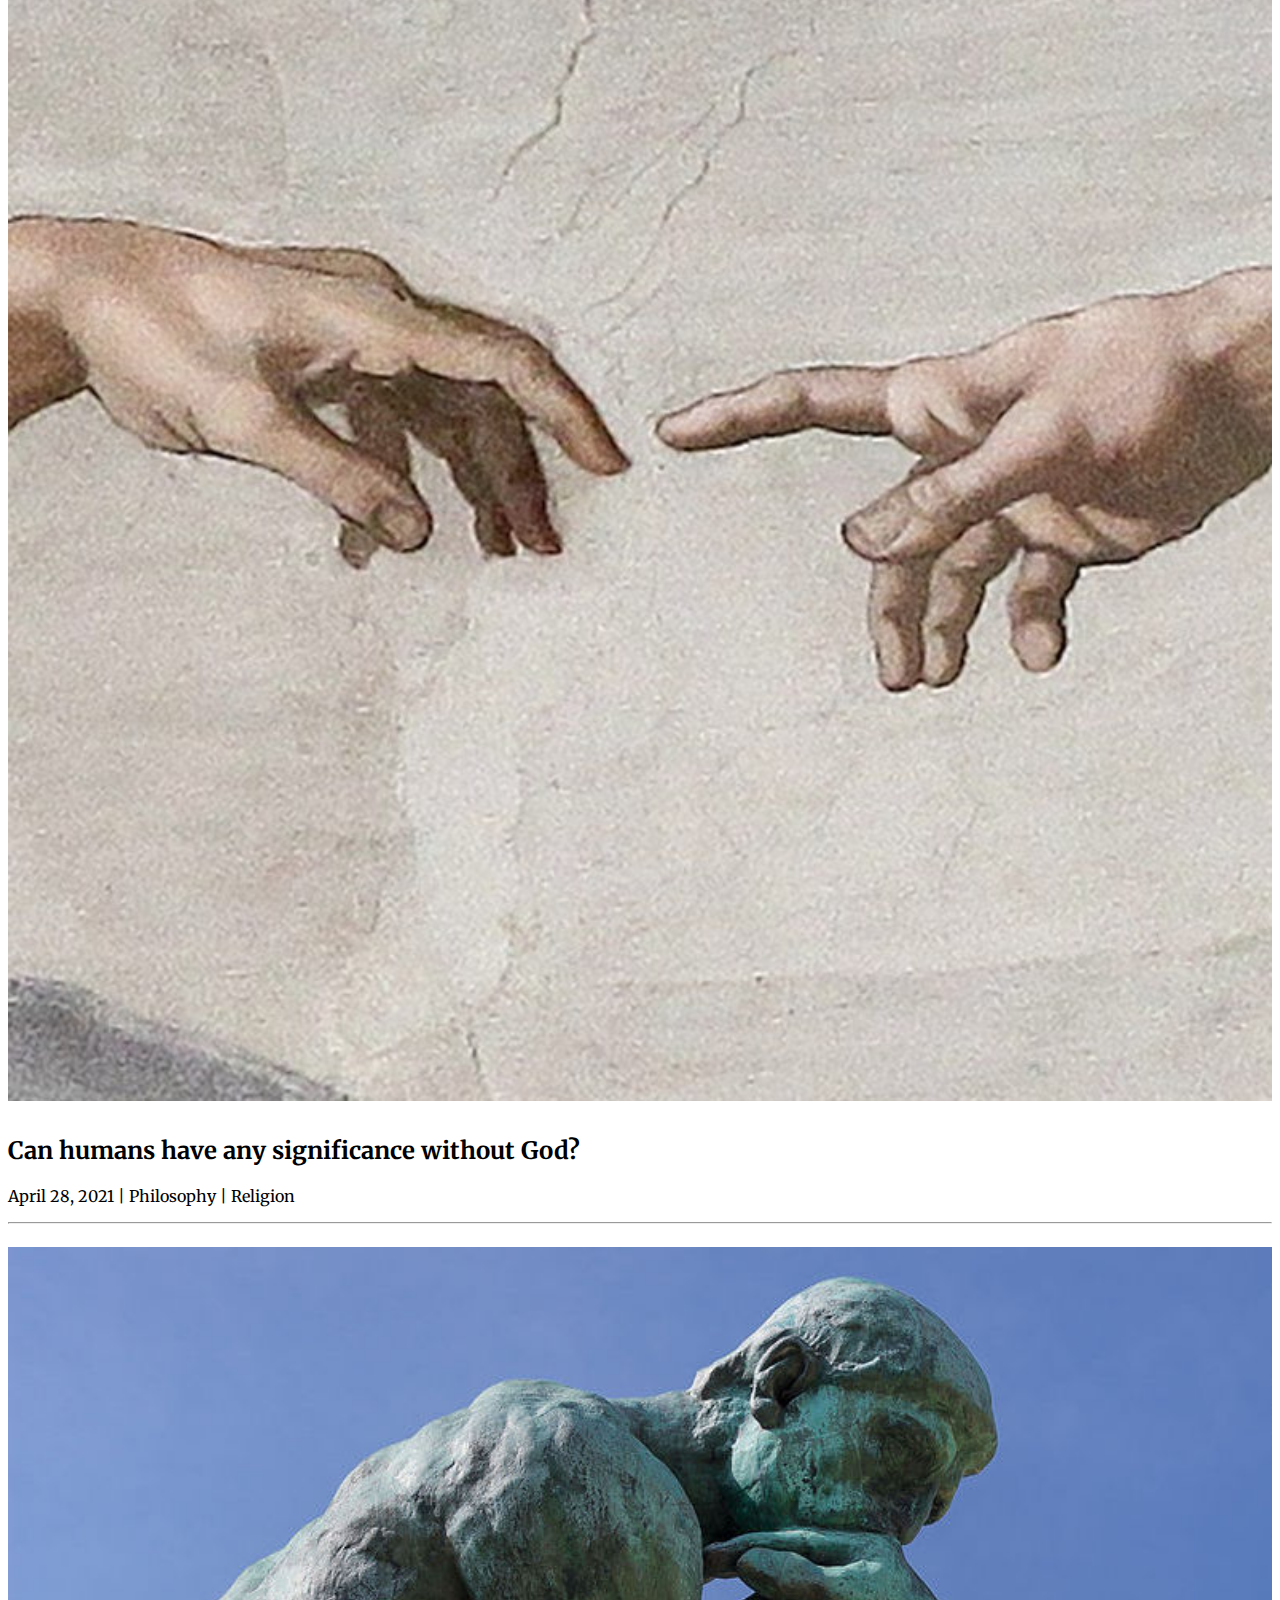
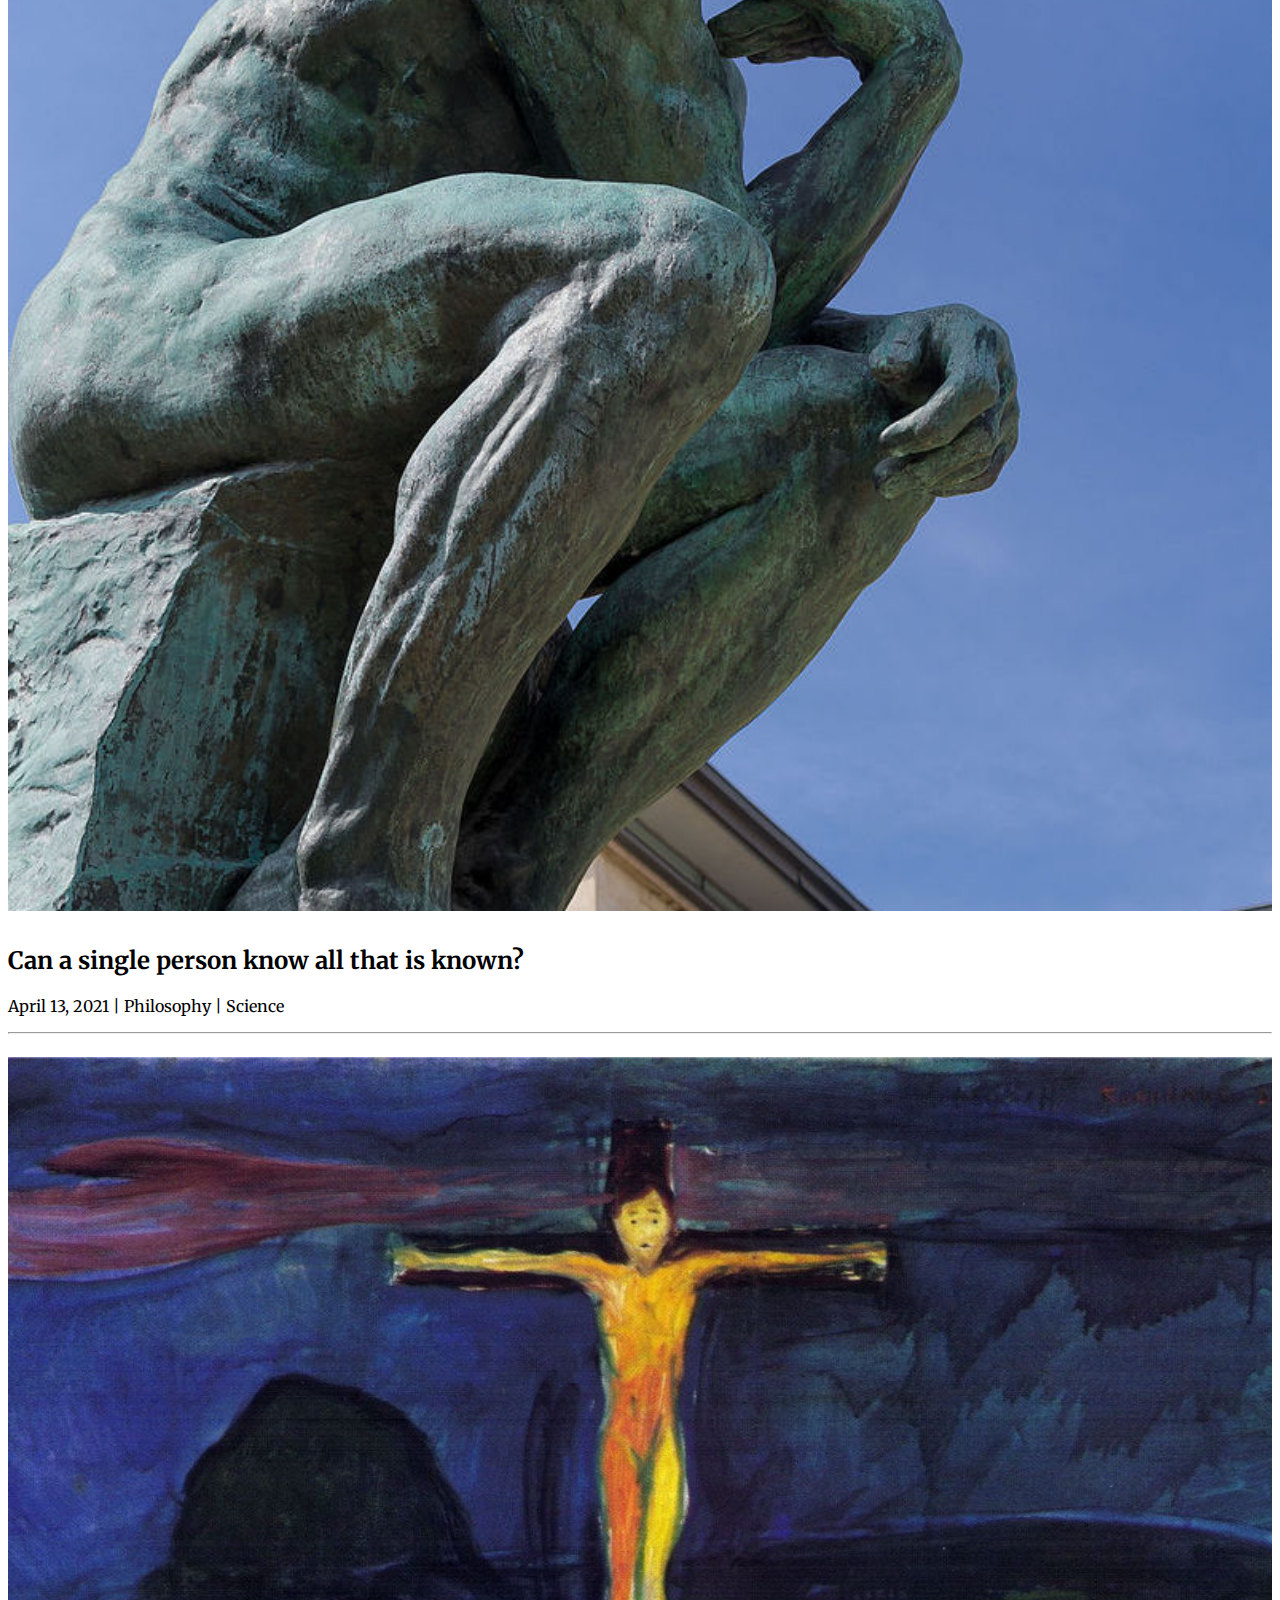
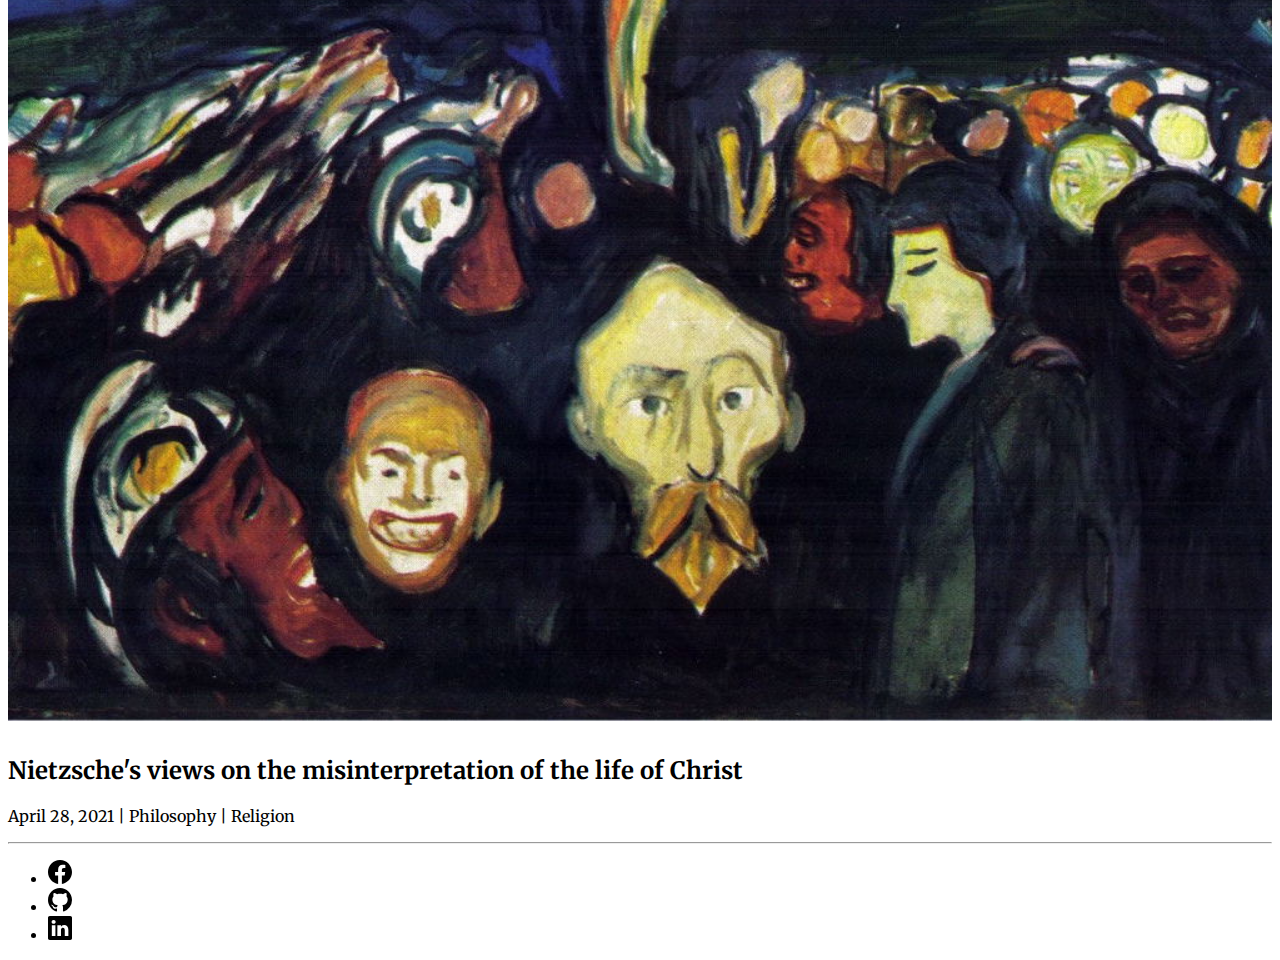
==== commit fe281d98: "." ====
--- a/index.html
+++ b/index.html
@@ -37,6 +37,8 @@
 
     <!-- Content -->
     <div class="container content">
+        <hr>
+
         <!-- Godel -->
         <div class="row mb-3">
             <div class="col-md-2 themed-grid-col">
@@ -45,8 +47,6 @@
             <div class="col-md-10 themed-grid-col">
                 <a class="post-title" href="pages/godel.html"><h2 class="blog-post-title mb-1">Gödel's incompleteness theorem and the limits of consciousness</h2></a>
                 <p class="blog-post-meta">August 26, 2021 | Philosophy | Maths </p>
-
-                <p>Bio</p>
             </div>
         </div>
         <hr>
@@ -59,8 +59,6 @@
             <div class="col-md-10 themed-grid-col">
                 <a class="post-title" href="pages/plato.html"><h2 class="blog-post-title mb-1">Plato's greatest achievement</h2></a>
                 <p class="blog-post-meta">June 20, 2021 | Philosophy </p>
-
-                <p>Bio</p>
             </div>
         </div>
         <hr>
@@ -73,8 +71,6 @@
             <div class="col-md-10 themed-grid-col">
                 <a class="post-title" href="pages/significance.html"><h2 class="blog-post-title mb-1">Can humans have any significance without God?</h2></a>
                 <p class="blog-post-meta">April 28, 2021 | Philosophy | Religion </p>
-
-                <p>Bio</p>
             </div>
         </div>
         <hr>
@@ -87,8 +83,6 @@
             <div class="col-md-10 themed-grid-col">
                 <a class="post-title" href="pages/knowledge.html"><h2 class="blog-post-title mb-1">Can a single person know all that is known?</h2></a>
                 <p class="blog-post-meta">April 13, 2021 | Philosophy | Science </p>
-
-                <p>Bio</p>
             </div>
         </div>
         <hr>
@@ -101,10 +95,9 @@
             <div class="col-md-10 themed-grid-col">
                 <a class="post-title" href="pages/nietzsche.html"><h2 class="blog-post-title mb-1">Nietzsche's views on the misinterpretation of the life of Christ</h2></a>
                 <p class="blog-post-meta">April 28, 2021 | Philosophy | Religion </p>
-
-                <p>Bio</p>
             </div>
         </div>
+        <hr>
     </div>
     <!-- End of content -->
     
--- a/styles/styles.css
+++ b/styles/styles.css
@@ -20,12 +20,17 @@
 .cover-image {
     width: 100%;
     height: auto;
+    margin-top: 15px;
     margin-bottom: 15px;
 }
 
 .post-title {
     color: inherit;
     text-decoration: inherit;
+}
+
+.blog-post-title {
+    margin-top: 15px;
 }
 
 .post-title:hover {
@@ -46,5 +51,70 @@
     width: 50%;
     height: auto;
     margin-top: 30px;
+    margin-bottom: 10px;
+}
+
+.blockquote {
+    text-align: center;
+    margin-top: 20px;
+    margin-bottom: 20px;
+}
+
+.figure-caption {
+    text-align: center;
     margin-bottom: 30px;
+}
+
+@media (min-width: 768px) {
+    .md-80 {
+        width: 80%;
+    }
+    .md-70 {
+        width: 70%;
+    }
+    .md-60 {
+        width: 60%;
+    }
+    .md-50 {
+        width: 50%;
+    }
+    .md-40 {
+        width: 40%;
+    }
+    .md-30 {
+        width: 30%;
+    }
+    .md-25 {
+        width: 25%;
+    }
+    .md-20 {
+        width: 20%;
+    }
+}
+
+@media (max-width: 768px) {
+    .md-80 {
+        width: 100%;
+    }
+    .md-70 {
+        width: 100%;
+    }
+    .md-60 {
+        width: 100%;
+    }
+    .md-50 {
+        width: 100%;
+    }
+    .md-40 {
+        width: 100%;
+    }
+    .md-30 {
+        width: 100%;
+    }
+    .md-25 {
+        width: 100%;
+    }
+    .md-20 {
+        width: 100%;
+    }
 }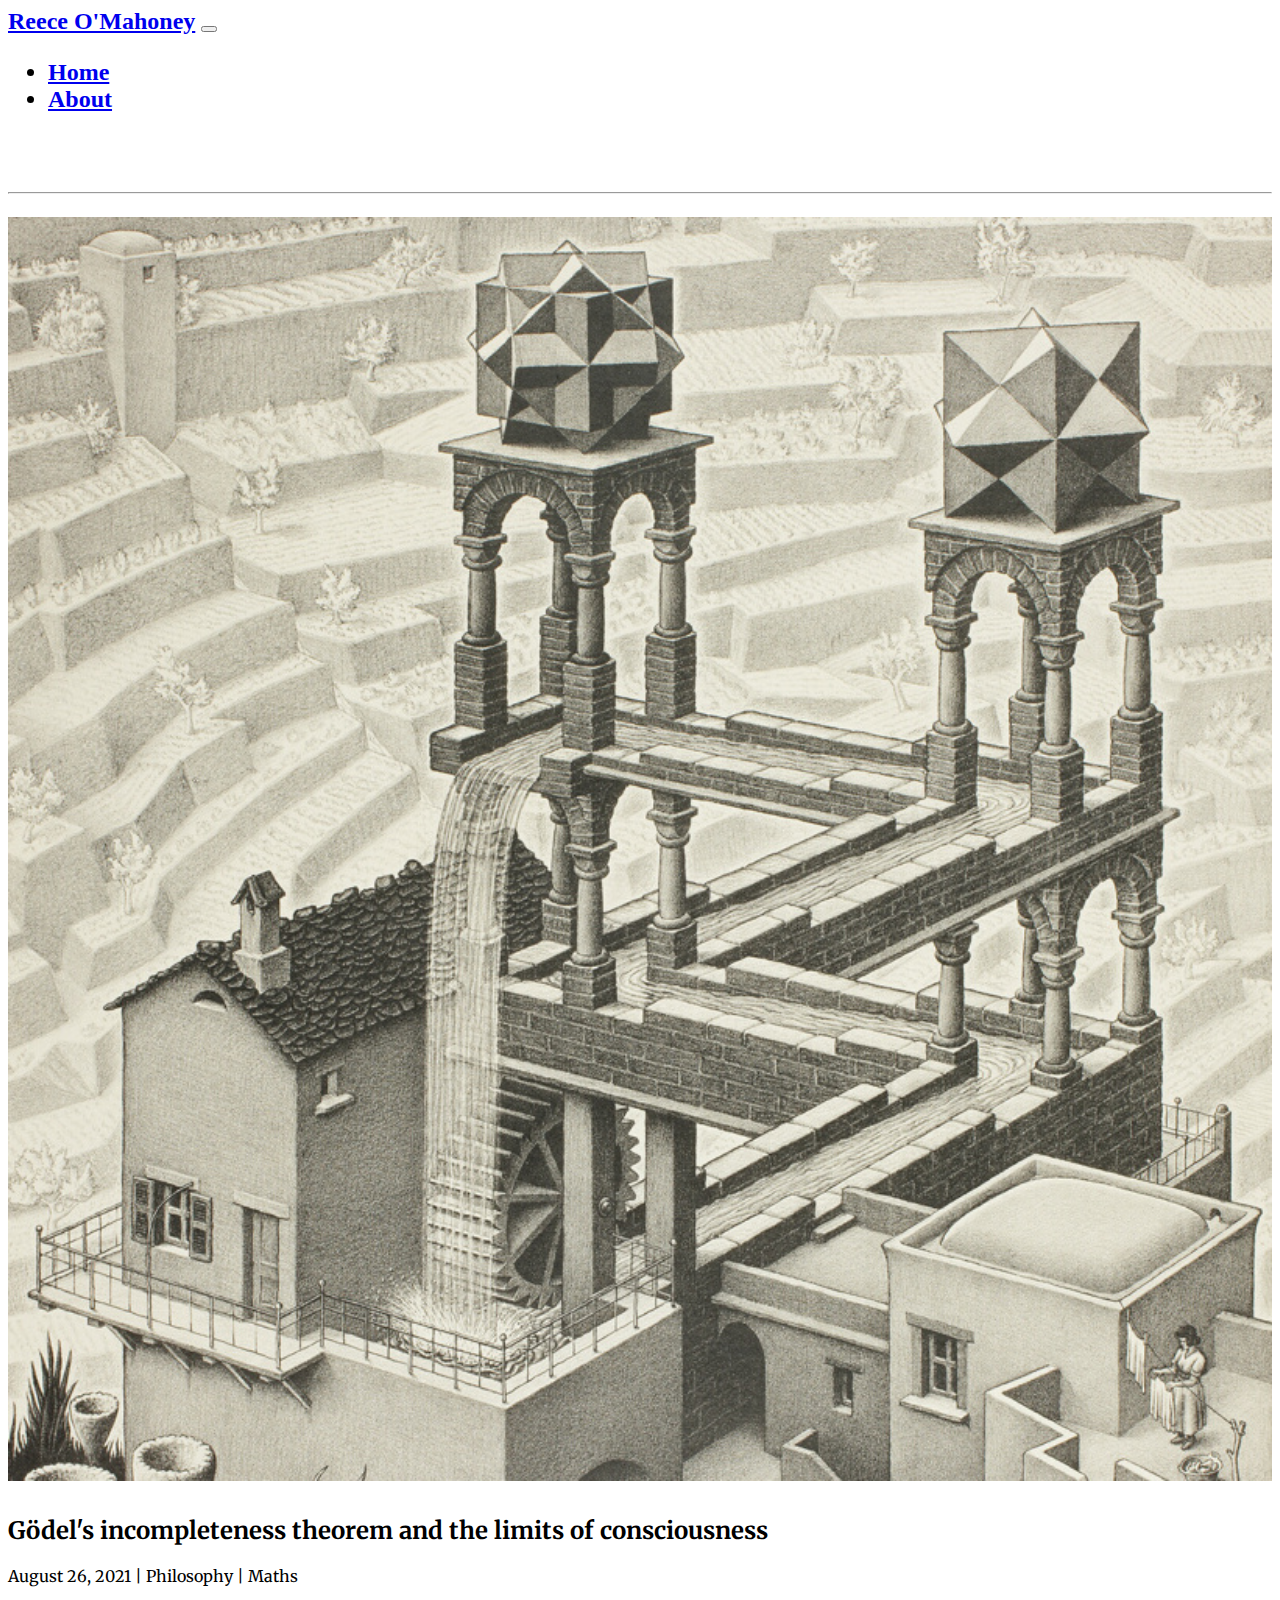
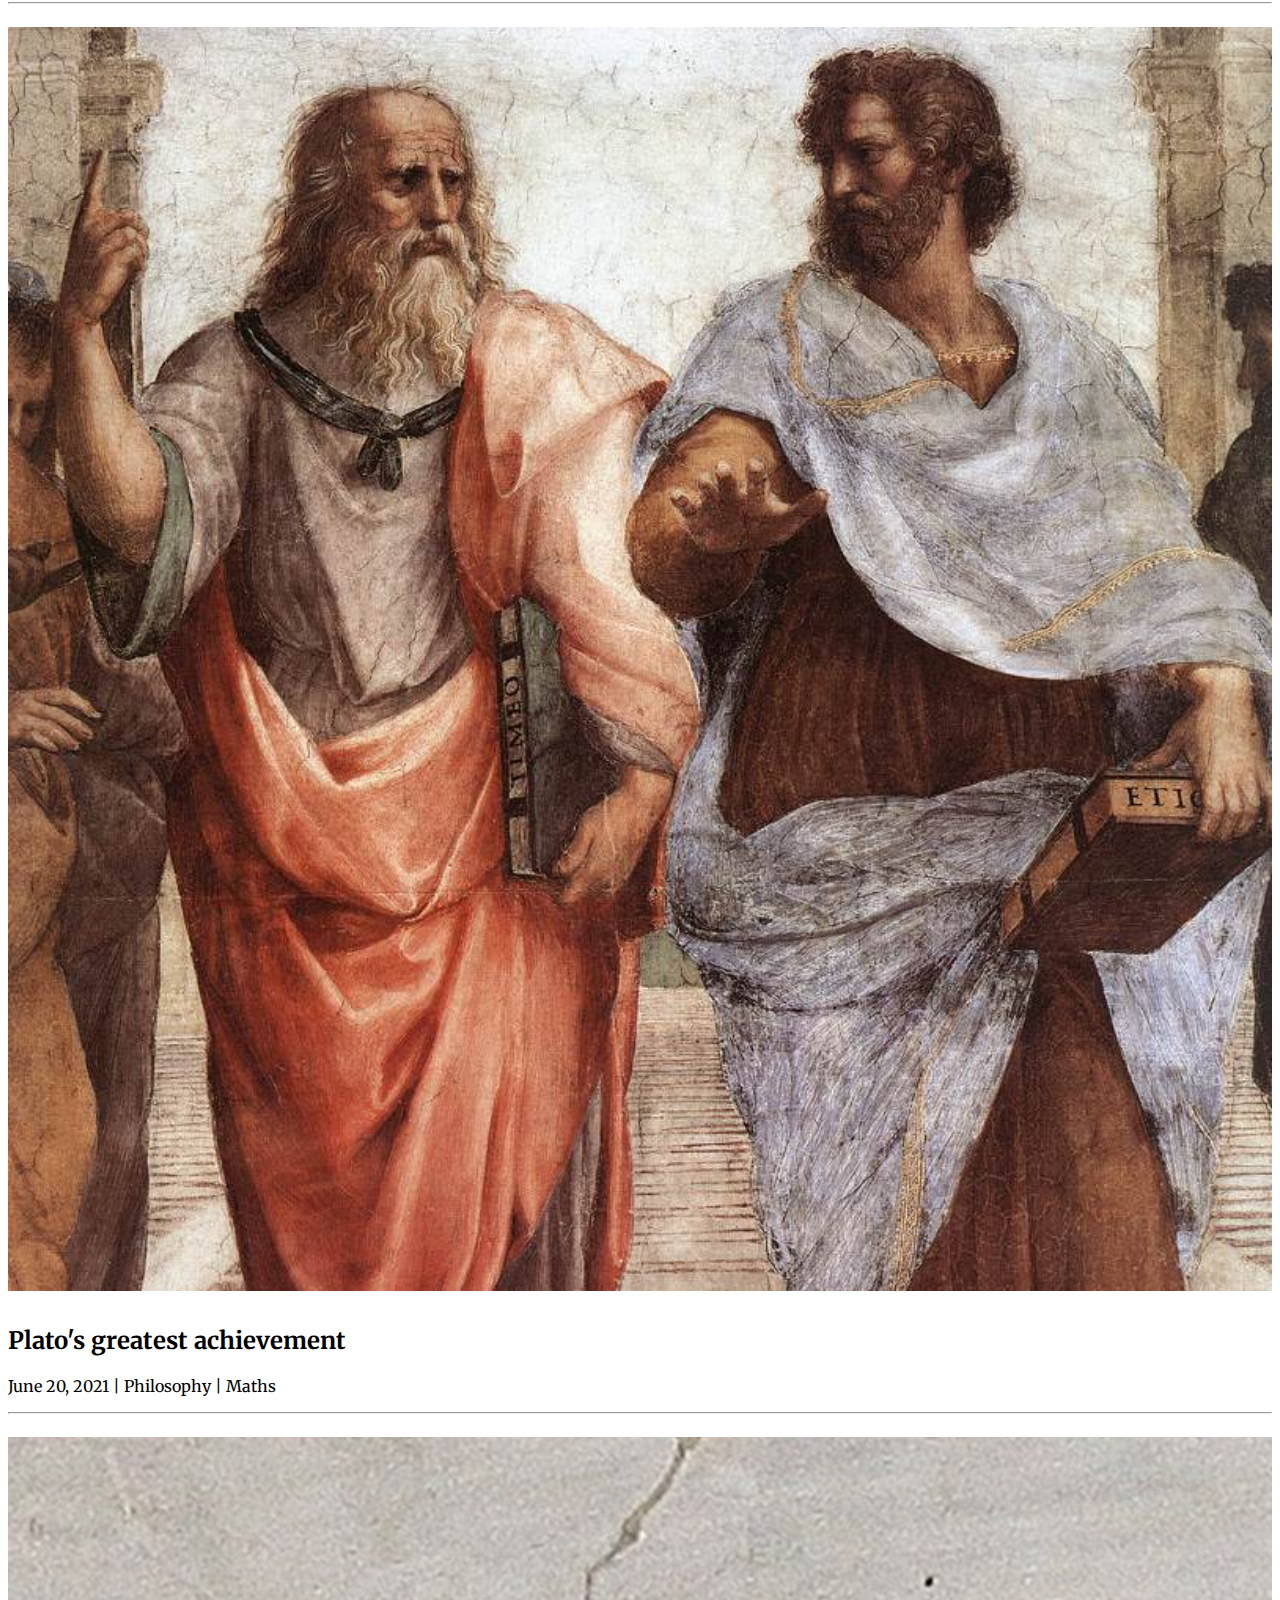
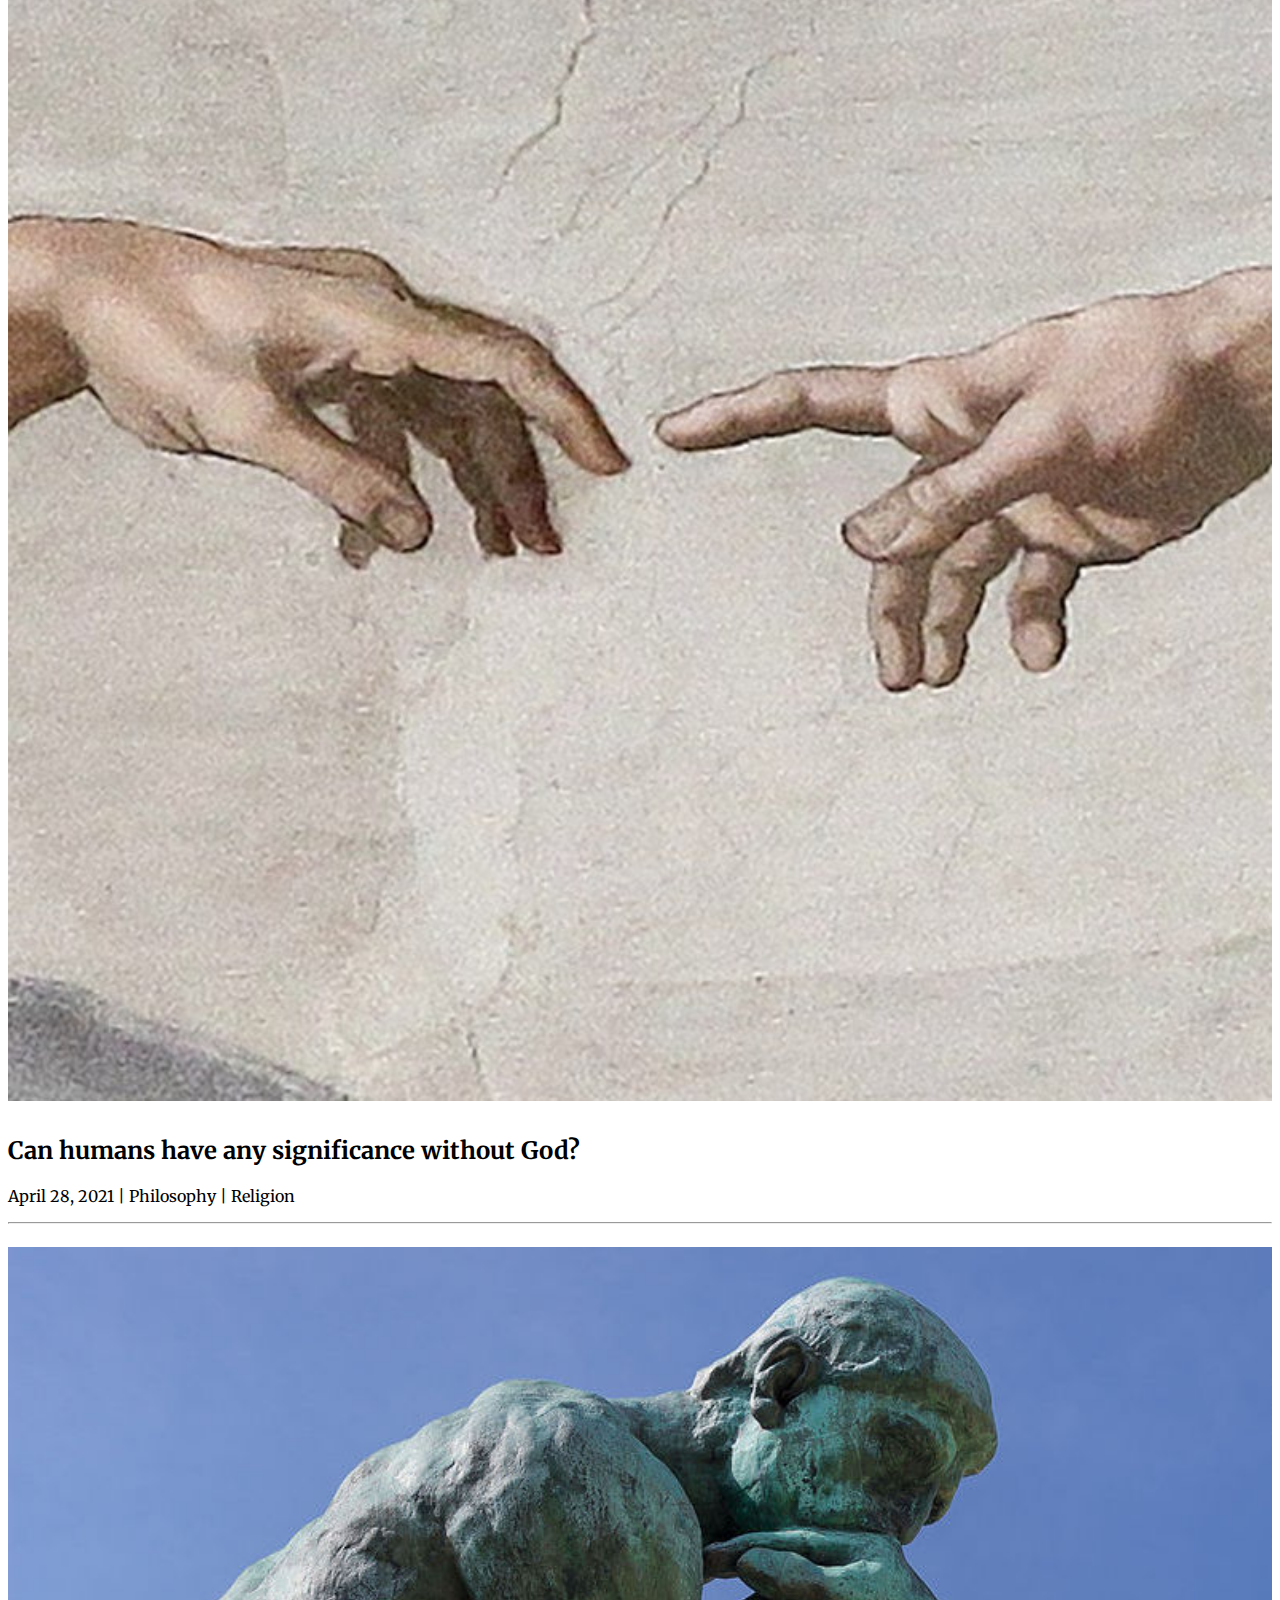
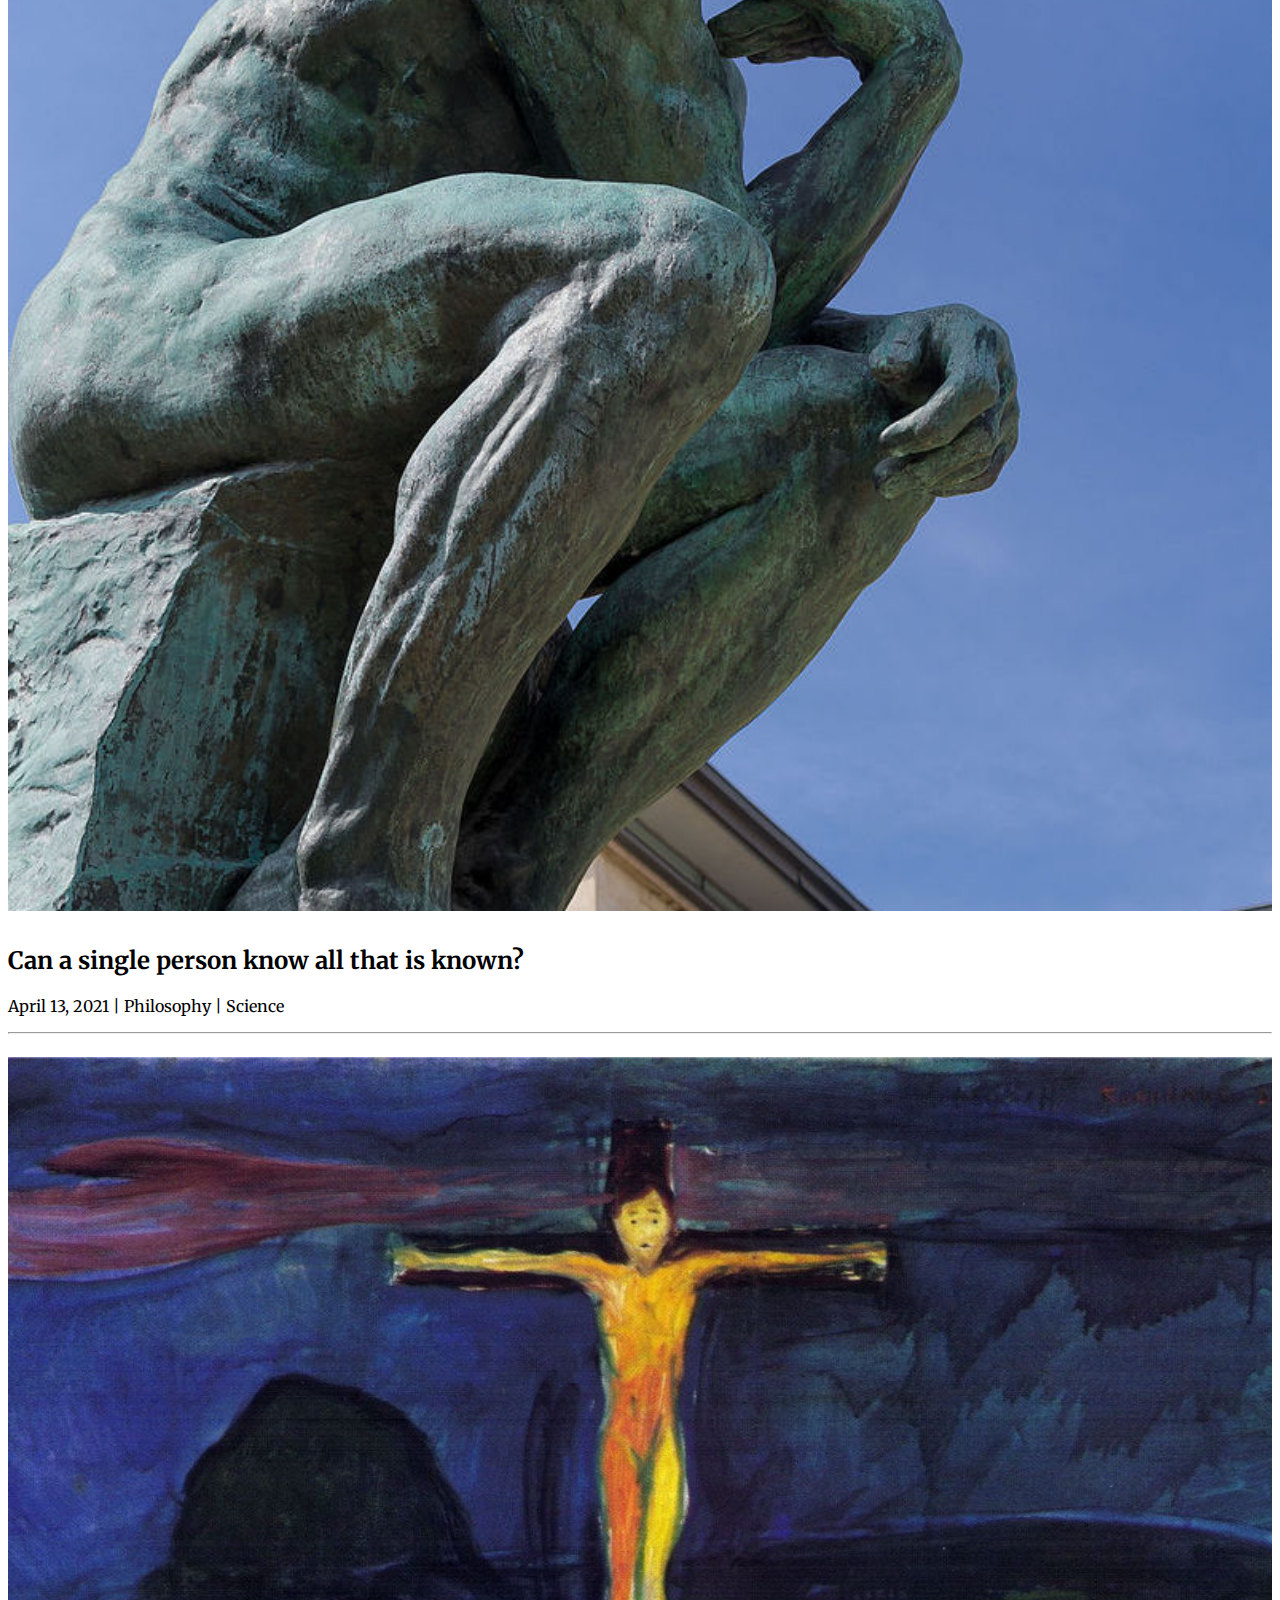
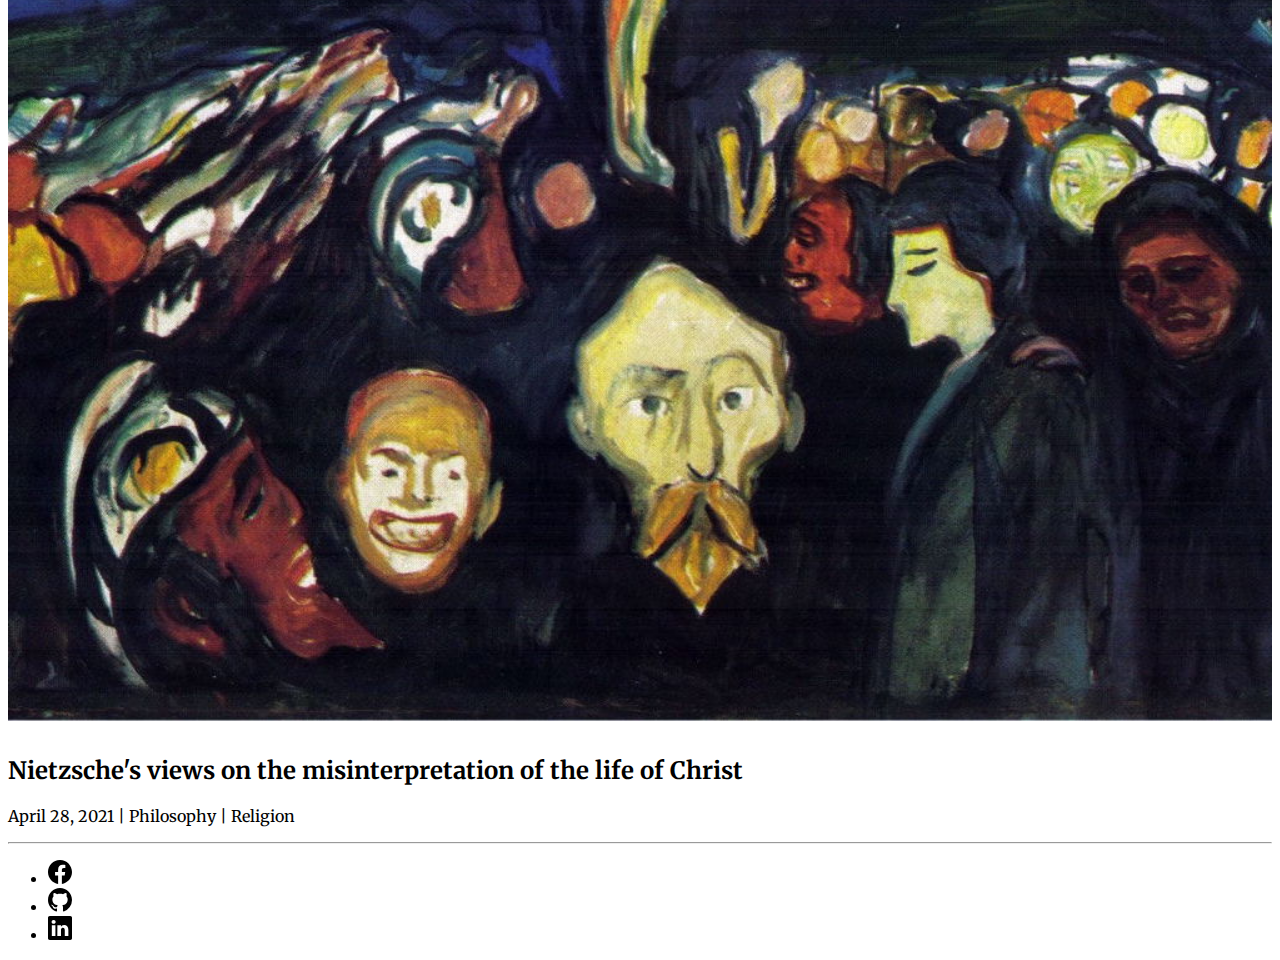
==== commit 8e78196f: "." ====
--- a/index.html
+++ b/index.html
@@ -58,7 +58,7 @@
             </div>
             <div class="col-md-10 themed-grid-col">
                 <a class="post-title" href="pages/plato.html"><h2 class="blog-post-title mb-1">Plato's greatest achievement</h2></a>
-                <p class="blog-post-meta">June 20, 2021 | Philosophy </p>
+                <p class="blog-post-meta">June 20, 2021 | Philosophy | Maths </p>
             </div>
         </div>
         <hr>
--- a/styles/styles.css
+++ b/styles/styles.css
@@ -65,6 +65,18 @@
     margin-bottom: 30px;
 }
 
+.half-quote {
+    text-align: center;
+    font-style: italic;
+    margin-top: 20px;
+}
+
+.subheading {
+    text-align: center;
+    margin-bottom: 25px;
+}
+
+/* Image sizing */
 @media (min-width: 768px) {
     .md-80 {
         width: 80%;
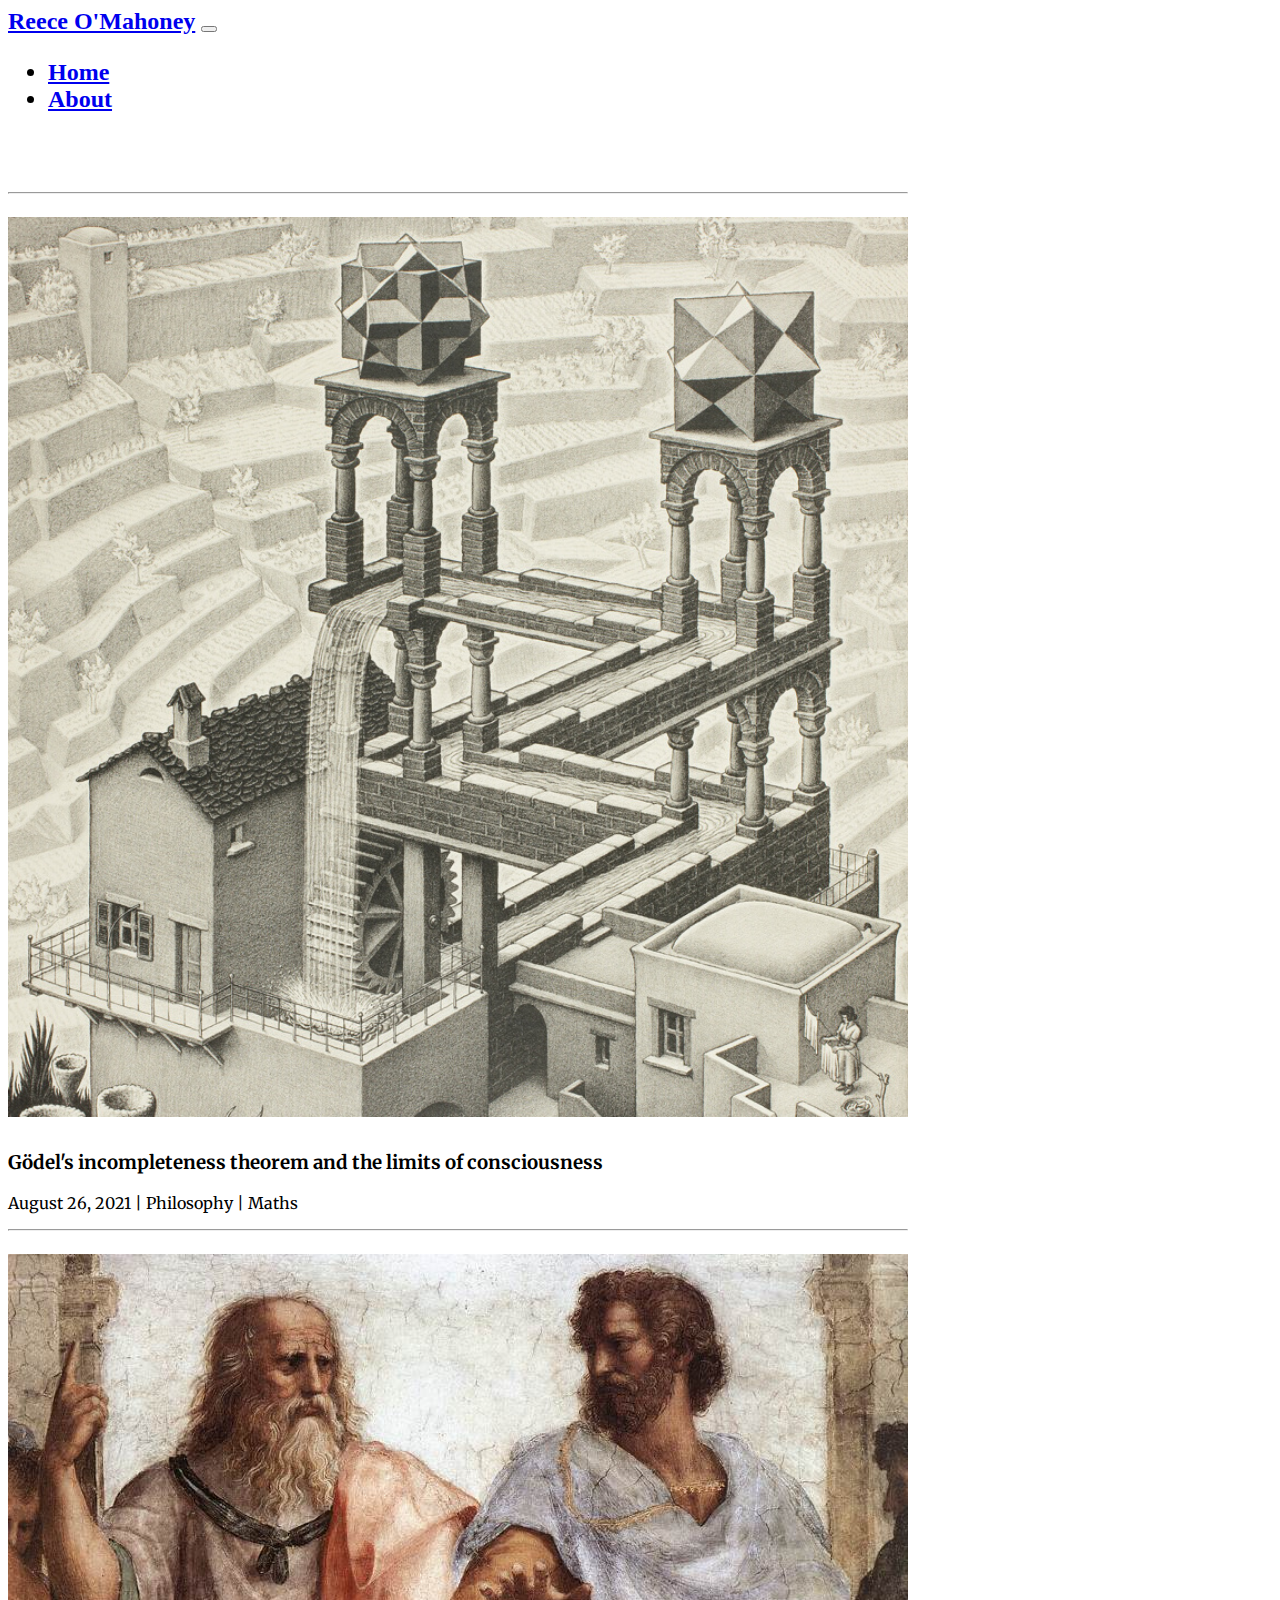
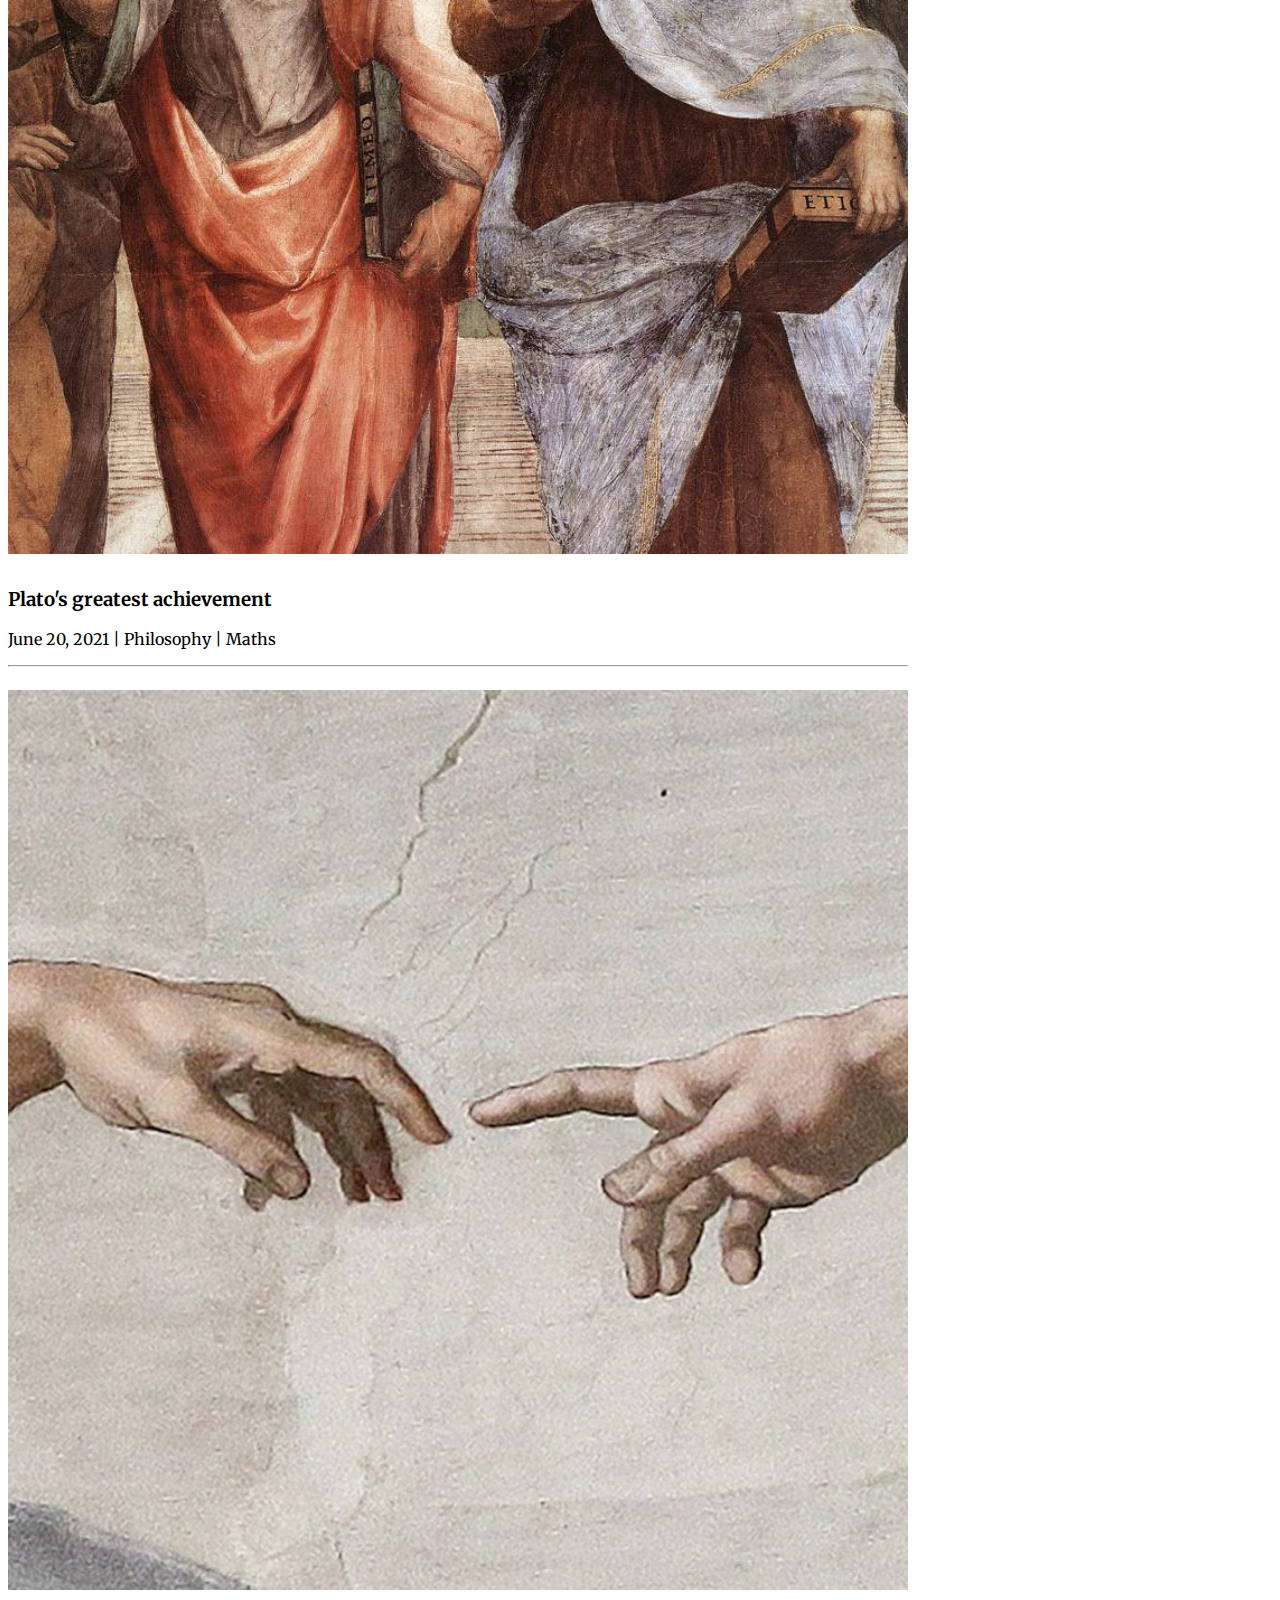
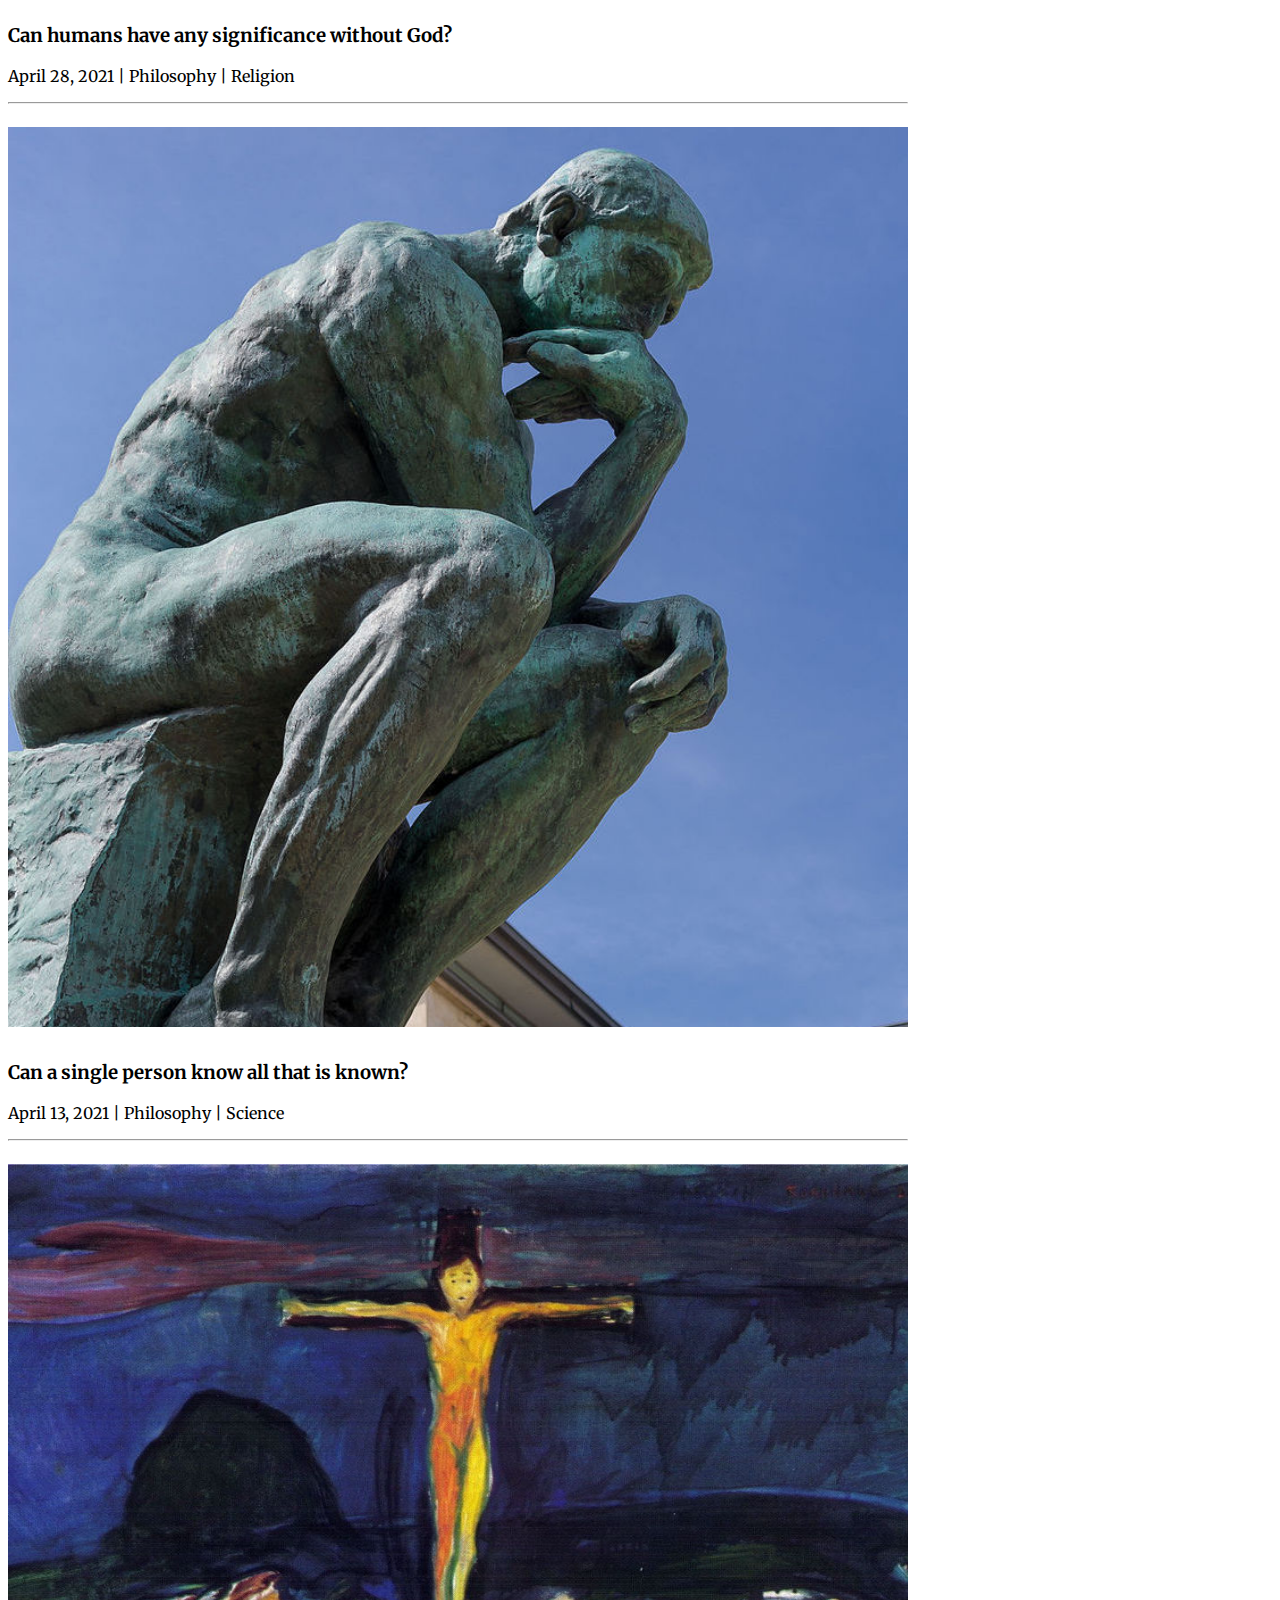
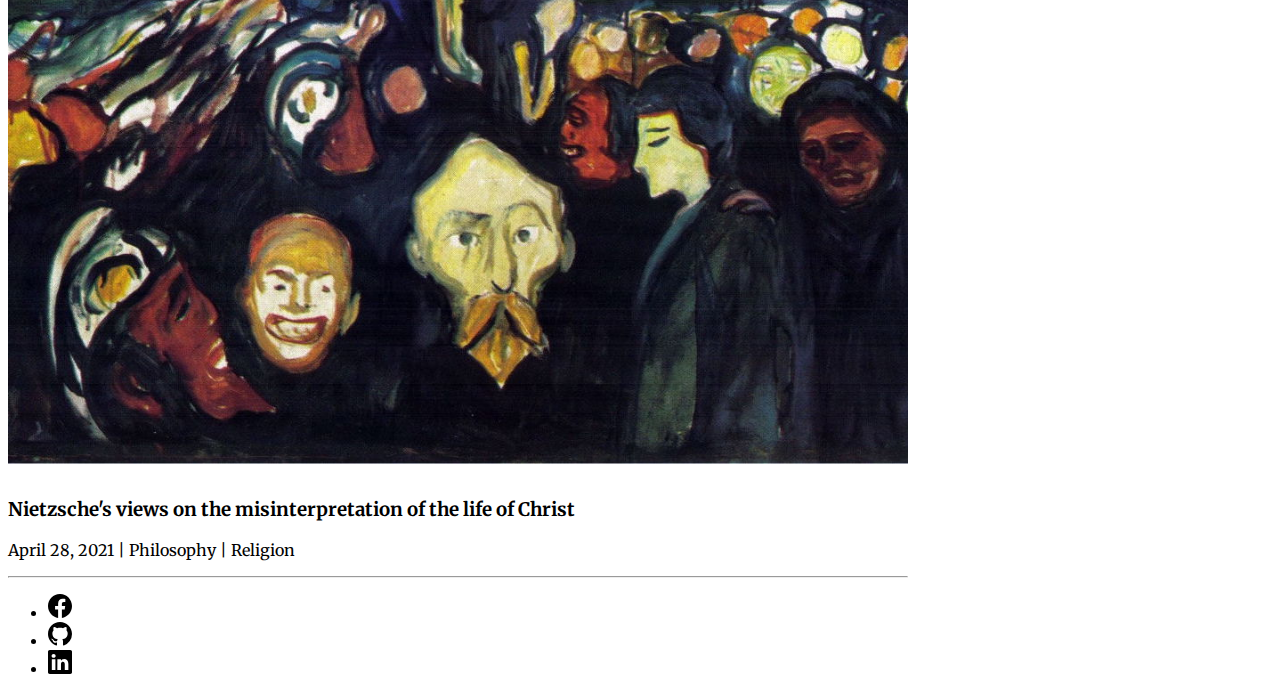
==== commit a6084131: "." ====
--- a/index.html
+++ b/index.html
@@ -15,7 +15,7 @@
     <!-- Navigation -->
     <nav class="navbar navbar-expand-md navbar-dark bg-dark" aria-label="Fourth navbar example">
         <div class="container">
-          <a class="navbar-brand" href="index.html">Reece O'Mahoney</a>
+          <a class="navbar-brand" href="/">Reece O'Mahoney</a>
           <button class="navbar-toggler" type="button" data-bs-toggle="collapse" data-bs-target="#navbarsExample04" aria-controls="navbarsExample04" aria-expanded="false" aria-label="Toggle navigation">
             <span class="navbar-toggler-icon"></span>
           </button>
@@ -23,7 +23,7 @@
           <div class="collapse navbar-collapse" id="navbarsExample04">
             <ul class="navbar-nav ms-auto mb-2 mb-md-0 navbar-right">
               <li class="nav-item">
-                <a class="nav-link active" aria-current="page" href="index.html">Home</a>
+                <a class="nav-link active" aria-current="page" href="/">Home</a>
               </li>
               <li class="nav-item">
                 <a class="nav-link" href="pages/about.html">About</a>
@@ -45,7 +45,7 @@
                 <img class="cover-image" src="assets/images/godel-cover.jpeg">
             </div>
             <div class="col-md-10 themed-grid-col">
-                <a class="post-title" href="pages/godel.html"><h2 class="blog-post-title mb-1">Gödel's incompleteness theorem and the limits of consciousness</h2></a>
+                <a class="post-title" href="pages/godel.html"><h3 class="blog-post-title mb-1">Gödel's incompleteness theorem and the limits of consciousness</h3></a>
                 <p class="blog-post-meta">August 26, 2021 | Philosophy | Maths </p>
             </div>
         </div>
@@ -57,7 +57,7 @@
                 <img class="cover-image" src="assets/images/plato-artistole.jpeg">
             </div>
             <div class="col-md-10 themed-grid-col">
-                <a class="post-title" href="pages/plato.html"><h2 class="blog-post-title mb-1">Plato's greatest achievement</h2></a>
+                <a class="post-title" href="pages/plato.html"><h3 class="blog-post-title mb-1">Plato's greatest achievement</h3></a>
                 <p class="blog-post-meta">June 20, 2021 | Philosophy | Maths </p>
             </div>
         </div>
@@ -69,7 +69,7 @@
                 <img class="cover-image" src="assets/images/creation-of-adam-hands-cropped.jpeg">
             </div>
             <div class="col-md-10 themed-grid-col">
-                <a class="post-title" href="pages/significance.html"><h2 class="blog-post-title mb-1">Can humans have any significance without God?</h2></a>
+                <a class="post-title" href="pages/significance.html"><h3 class="blog-post-title mb-1">Can humans have any significance without God?</h3></a>
                 <p class="blog-post-meta">April 28, 2021 | Philosophy | Religion </p>
             </div>
         </div>
@@ -81,7 +81,7 @@
                 <img class="cover-image" src="assets/images/the-thinker.jpeg">
             </div>
             <div class="col-md-10 themed-grid-col">
-                <a class="post-title" href="pages/knowledge.html"><h2 class="blog-post-title mb-1">Can a single person know all that is known?</h2></a>
+                <a class="post-title" href="pages/knowledge.html"><h3 class="blog-post-title mb-1">Can a single person know all that is known?</h3></a>
                 <p class="blog-post-meta">April 13, 2021 | Philosophy | Science </p>
             </div>
         </div>
@@ -93,7 +93,7 @@
                 <img class="cover-image" src="assets/images/frieze-of-life-cropped.jpeg">
             </div>
             <div class="col-md-10 themed-grid-col">
-                <a class="post-title" href="pages/nietzsche.html"><h2 class="blog-post-title mb-1">Nietzsche's views on the misinterpretation of the life of Christ</h2></a>
+                <a class="post-title" href="pages/nietzsche.html"><h3 class="blog-post-title mb-1">Nietzsche's views on the misinterpretation of the life of Christ</h3></a>
                 <p class="blog-post-meta">April 28, 2021 | Philosophy | Religion </p>
             </div>
         </div>
--- a/styles/styles.css
+++ b/styles/styles.css
@@ -41,6 +41,12 @@
     width: 40%;
     margin: auto;
     margin-bottom: 15px;
+}
+
+@media (min-width: 768px) {
+    .container{
+        max-width: 900px;
+    }
 }
 
 /* Posts */
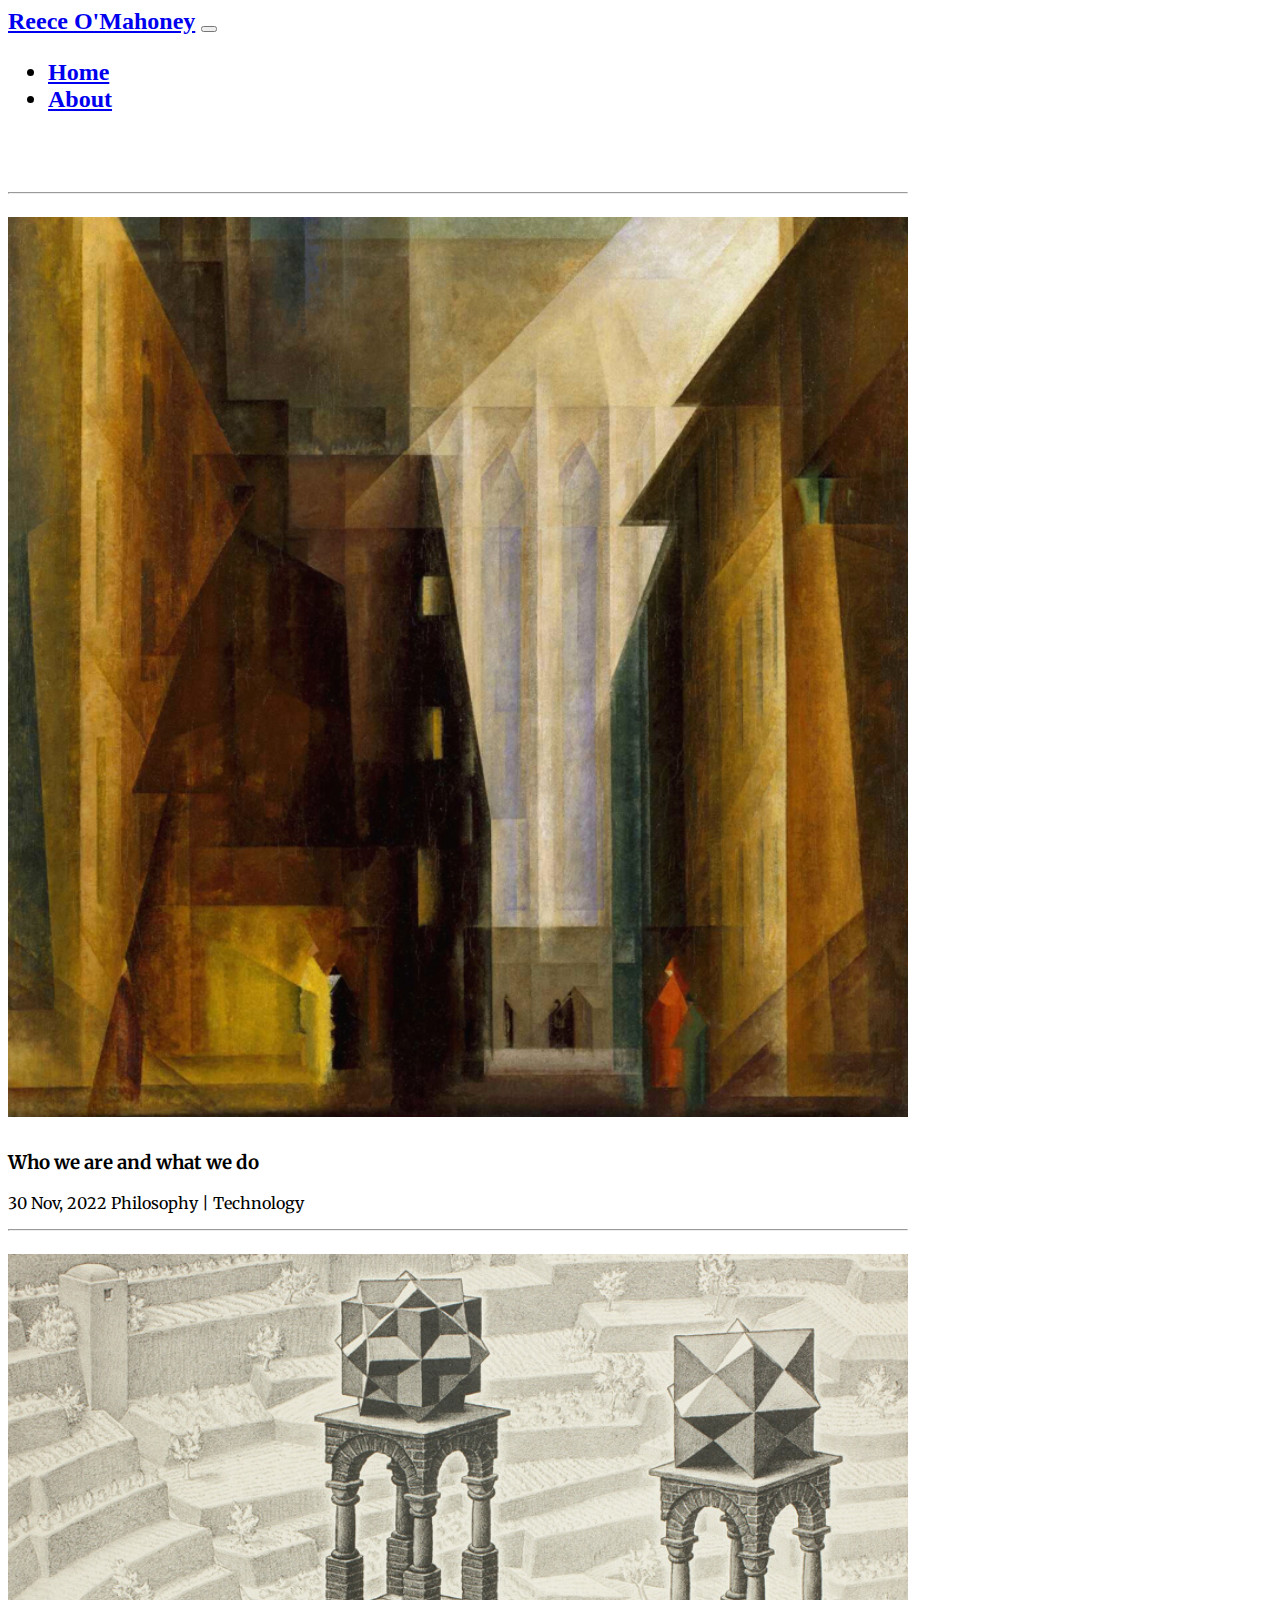
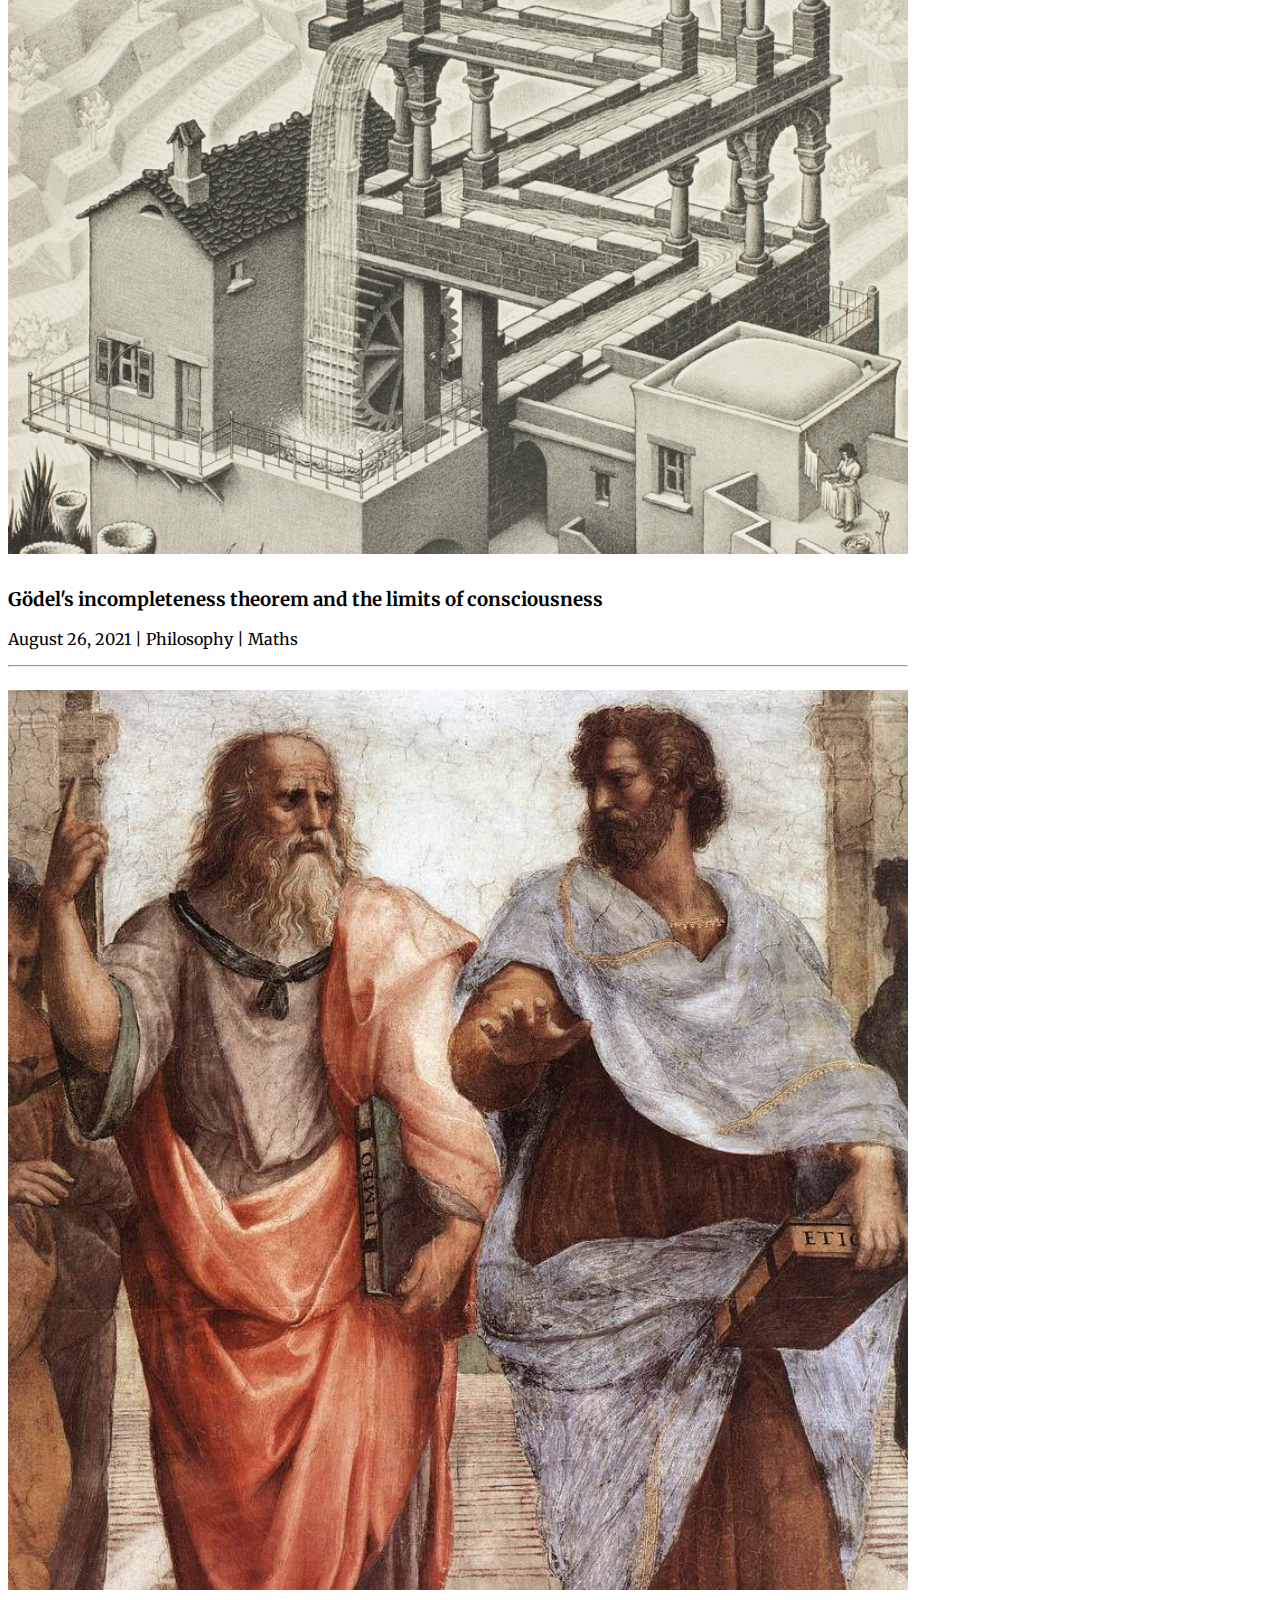
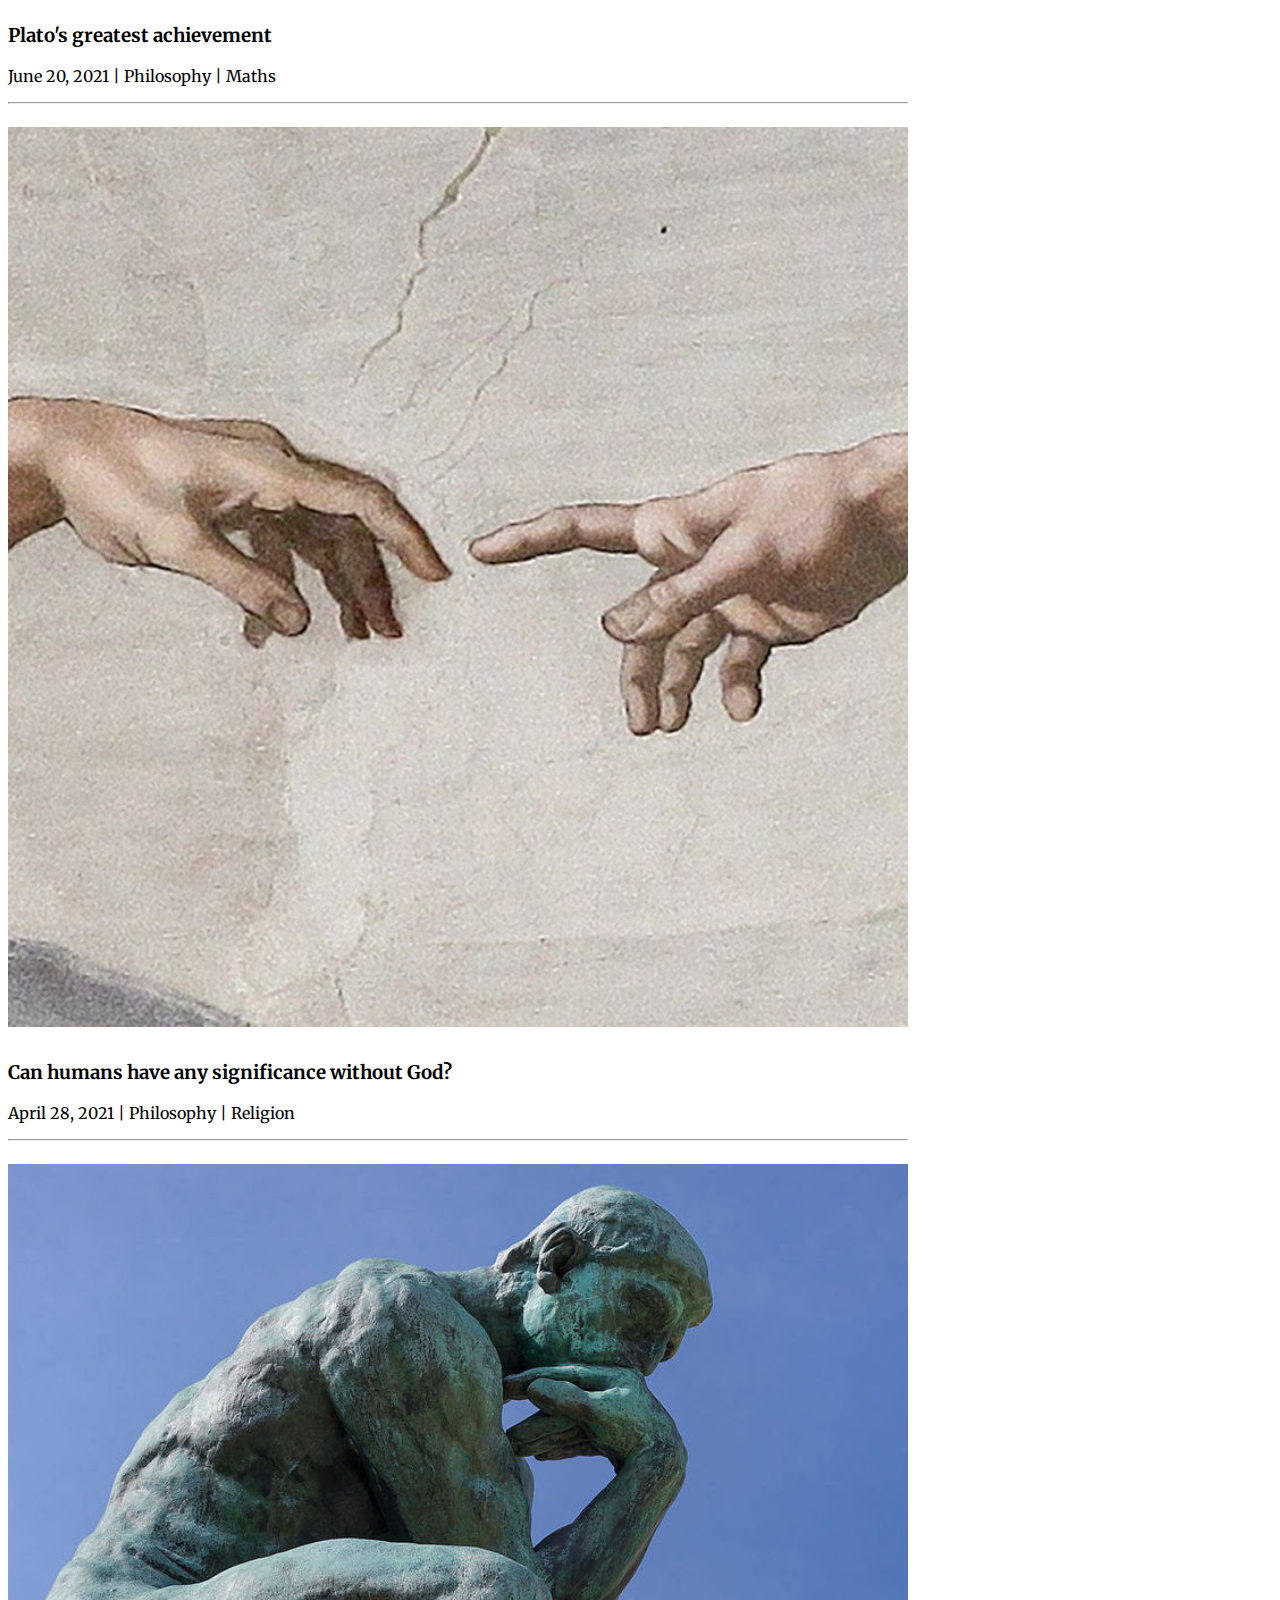
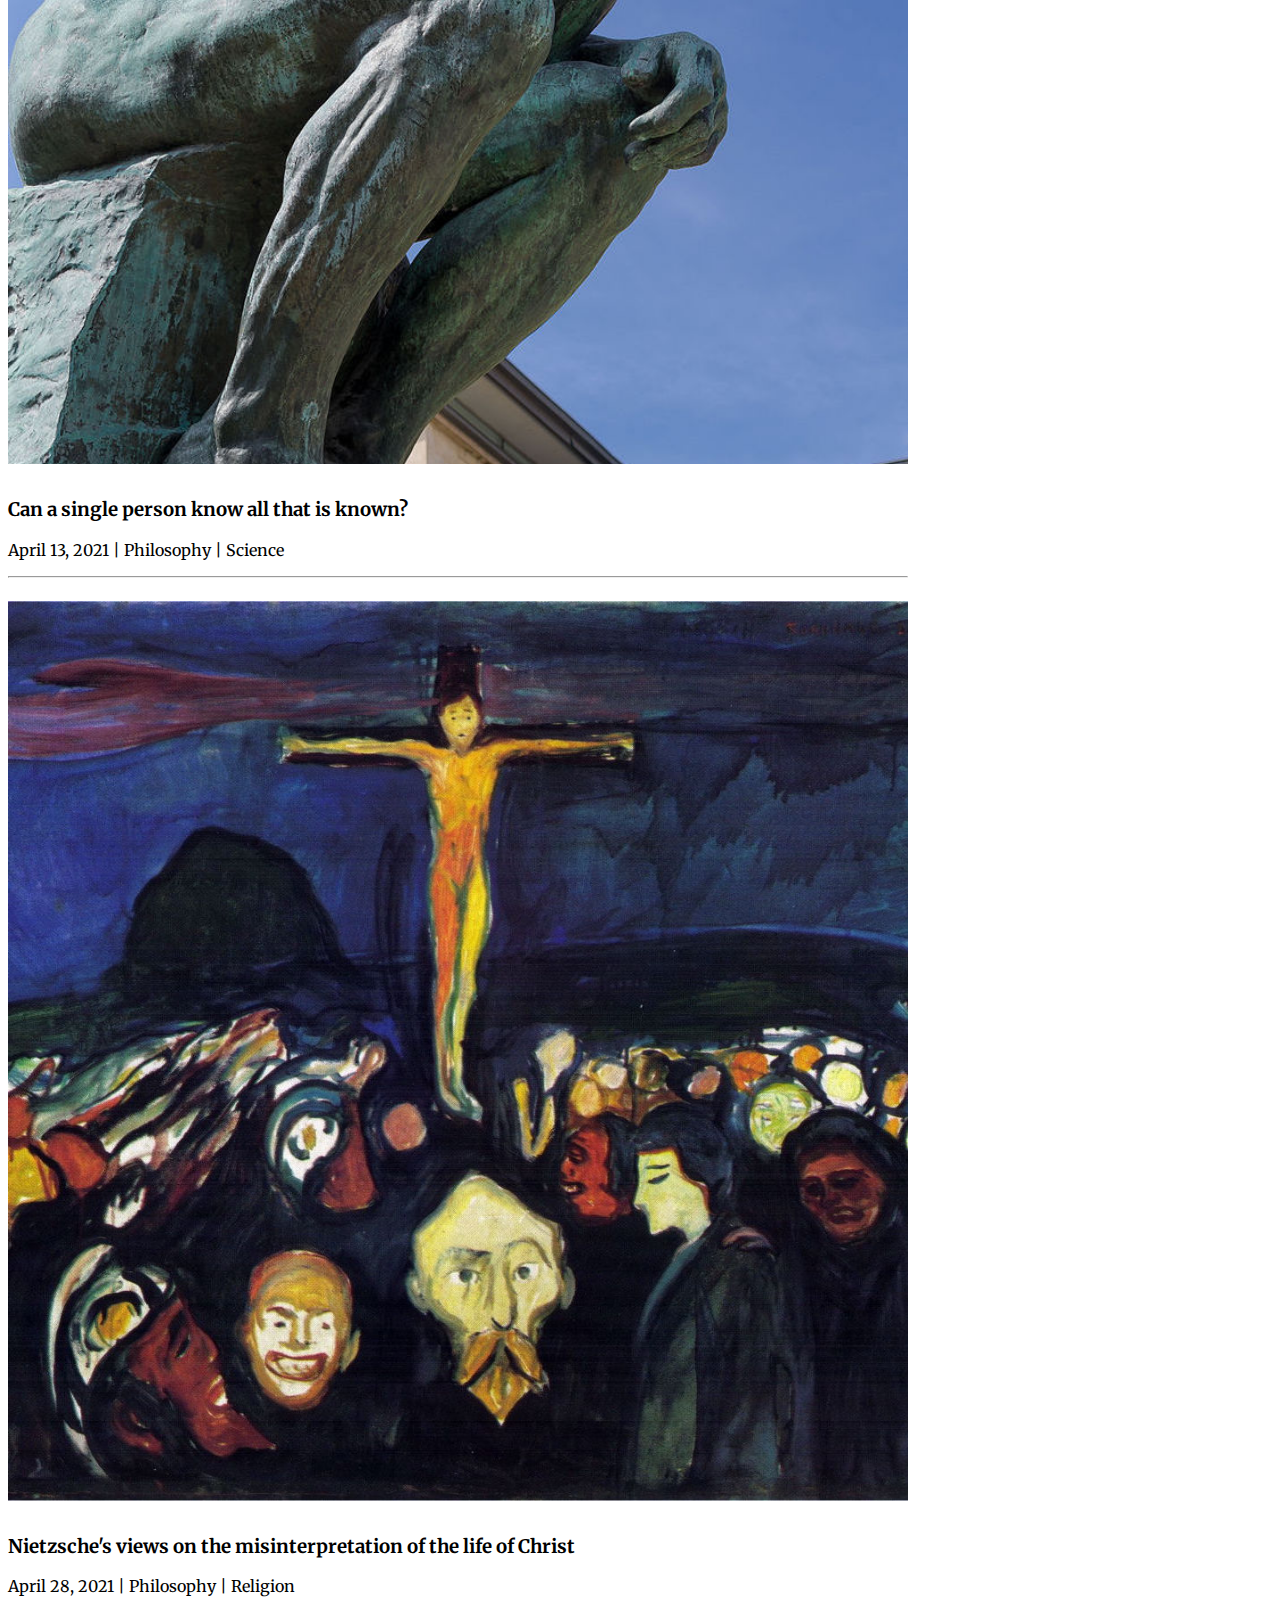
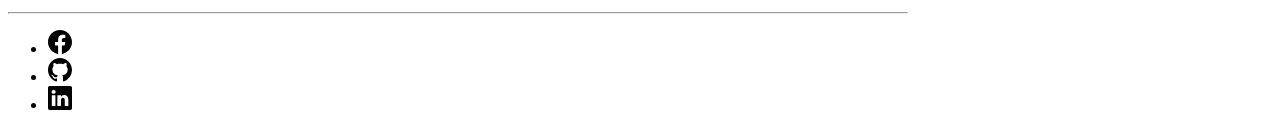
==== commit 0c6466a3: "uploaded new post" ====
--- a/index.html
+++ b/index.html
@@ -37,6 +37,18 @@
 
     <!-- Content -->
     <div class="container content">
+        <hr>
+
+        <!-- Quality -->
+        <div class="row mb-3">
+          <div class="col-md-2 themed-grid-col">
+              <img class="cover-image" src="assets/images/FeiningerChurchoftheMinoritiesII26-cropped.jpg">
+          </div>
+          <div class="col-md-10 themed-grid-col">
+              <a class="post-title" href="pages/quality.html"><h3 class="blog-post-title mb-1">Who we are and what we do</h3></a>
+              <p class="blog-post-meta">30 Nov, 2022 Philosophy | Technology</p>
+          </div>
+        </div>
         <hr>
 
         <!-- Godel -->
